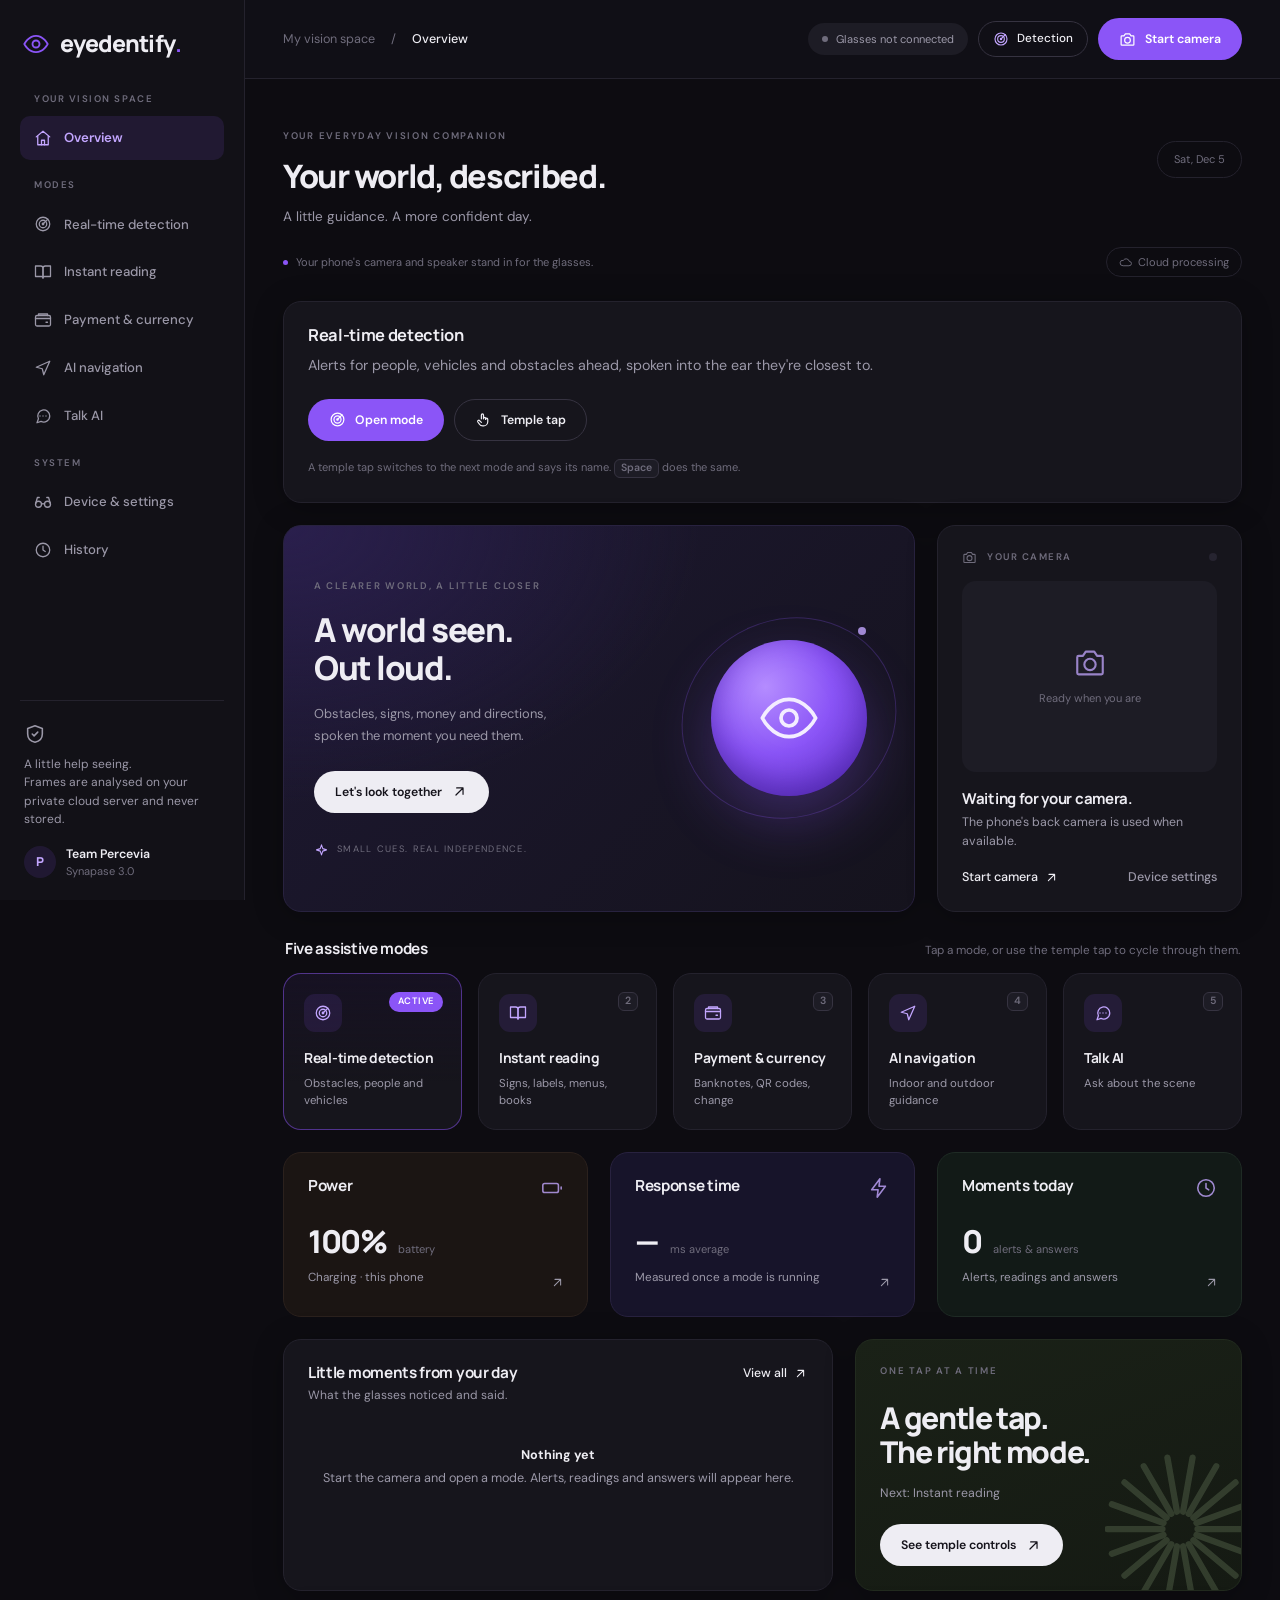
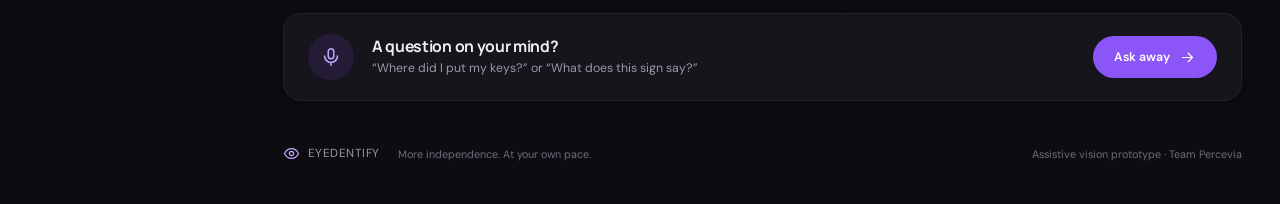
==== public/index.html @ c333af70 "EYEDENTIFY ONE dashboard with cloud YOLO11n detection Dark dashboard (Overview, Detection, Device, H" ====
<!doctype html>
<html lang="en">
<head>
  <meta charset="UTF-8">
  <meta name="viewport" content="width=device-width,initial-scale=1,viewport-fit=cover">
  <meta name="theme-color" content="#0b0b0c">
  <meta name="description" content="EYEDENTIFY ONE companion dashboard: real-time detection, reading, payments, navigation and Talk AI using your phone's camera in place of the smart glasses.">
  <title>EYEDENTIFY ONE · Dashboard</title>
  <link rel="preconnect" href="https://fonts.googleapis.com">
  <link rel="preconnect" href="https://fonts.gstatic.com" crossorigin>
  <link href="https://fonts.googleapis.com/css2?family=DM+Sans:opsz,wght@9..40,400;9..40,500;9..40,600;9..40,700&family=Manrope:wght@600;700;800&display=swap" rel="stylesheet">
  <link rel="stylesheet" href="styles.css">
</head>
<body>
  <a class="skip-link" href="#main">Skip to content</a>

  <!-- Icon sprite -->
  <svg width="0" height="0" style="position:absolute" aria-hidden="true">
    <defs>
      <symbol id="i-eye" viewBox="0 0 24 24"><path d="M2 12s3.5-7 10-7 10 7 10 7-3.5 7-10 7S2 12 2 12z"/><circle cx="12" cy="12" r="3"/></symbol>
      <symbol id="i-home" viewBox="0 0 24 24"><path d="M3 10.5 12 3l9 7.5"/><path d="M5 9.5V21h14V9.5"/><path d="M10 21v-6h4v6"/></symbol>
      <symbol id="i-radar" viewBox="0 0 24 24"><circle cx="12" cy="12" r="9"/><circle cx="12" cy="12" r="5"/><circle cx="12" cy="12" r="1"/><path d="M12 12 18.5 5.5"/></symbol>
      <symbol id="i-book" viewBox="0 0 24 24"><path d="M2 4h7a3 3 0 0 1 3 3v13a2 2 0 0 0-2-2H2z"/><path d="M22 4h-7a3 3 0 0 0-3 3v13a2 2 0 0 1 2-2h8z"/></symbol>
      <symbol id="i-wallet" viewBox="0 0 24 24"><rect x="2" y="6" width="20" height="14" rx="2"/><path d="M2 10h20"/><path d="M16 15h2"/><path d="M6 6V4h12v2"/></symbol>
      <symbol id="i-nav" viewBox="0 0 24 24"><path d="M3 11 21 3l-8 18-2-8z"/></symbol>
      <symbol id="i-talk" viewBox="0 0 24 24"><path d="M21 12a8 8 0 0 1-11.6 7.1L4 21l1.9-5.4A8 8 0 1 1 21 12z"/><path d="M8 12h.01M12 12h.01M16 12h.01"/></symbol>
      <symbol id="i-glasses" viewBox="0 0 24 24"><circle cx="6" cy="15" r="4"/><circle cx="18" cy="15" r="4"/><path d="M10 15c1.3-1 2.7-1 4 0"/><path d="M2 15 4.5 6H7"/><path d="M22 15 19.5 6H17"/></symbol>
      <symbol id="i-clock" viewBox="0 0 24 24"><circle cx="12" cy="12" r="9"/><path d="M12 7v5l3 2"/></symbol>
      <symbol id="i-menu" viewBox="0 0 24 24"><path d="M4 6h16M4 12h16M4 18h16"/></symbol>
      <symbol id="i-camera" viewBox="0 0 24 24"><path d="M4 7h3l2-3h6l2 3h3a1 1 0 0 1 1 1v11a1 1 0 0 1-1 1H4a1 1 0 0 1-1-1V8a1 1 0 0 1 1-1z"/><circle cx="12" cy="13" r="4"/></symbol>
      <symbol id="i-camera-off" viewBox="0 0 24 24"><path d="M3 3l18 18"/><path d="M9 4h6l2 3h3a1 1 0 0 1 1 1v9"/><path d="M17 20H4a1 1 0 0 1-1-1V8a1 1 0 0 1 1-1h3"/><path d="M9.5 10.5a4 4 0 0 0 5 5"/></symbol>
      <symbol id="i-mic" viewBox="0 0 24 24"><rect x="9" y="3" width="6" height="11" rx="3"/><path d="M5 11a7 7 0 0 0 14 0M12 18v3"/></symbol>
      <symbol id="i-volume" viewBox="0 0 24 24"><path d="M4 9h4l5-4v14l-5-4H4z"/><path d="M16 9a4 4 0 0 1 0 6M19 6a8 8 0 0 1 0 12"/></symbol>
      <symbol id="i-battery" viewBox="0 0 24 24"><rect x="2" y="7" width="17" height="10" rx="2"/><path d="M22 11v2"/></symbol>
      <symbol id="i-bolt" viewBox="0 0 24 24"><path d="M13 2 4 14h7l-1 8 9-12h-7z"/></symbol>
      <symbol id="i-download" viewBox="0 0 24 24"><path d="M12 3v12M7 10l5 5 5-5M4 21h16"/></symbol>
      <symbol id="i-trash" viewBox="0 0 24 24"><path d="M4 7h16M9 7V4h6v3M6 7l1 14h10l1-14"/></symbol>
      <symbol id="i-x" viewBox="0 0 24 24"><path d="M6 6l12 12M18 6 6 18"/></symbol>
      <symbol id="i-keyboard" viewBox="0 0 24 24"><rect x="2" y="6" width="20" height="12" rx="2"/><path d="M6 10h.01M10 10h.01M14 10h.01M18 10h.01M7 14h10"/></symbol>
      <symbol id="i-alert" viewBox="0 0 24 24"><path d="M12 3 2 20h20z"/><path d="M12 10v4M12 17h.01"/></symbol>
      <symbol id="i-chip" viewBox="0 0 24 24"><rect x="6" y="6" width="12" height="12" rx="2"/><path d="M9 2v4M15 2v4M9 18v4M15 18v4M2 9h4M2 15h4M18 9h4M18 15h4"/></symbol>
      <symbol id="i-cloud" viewBox="0 0 24 24"><path d="M7 18a5 5 0 1 1 1-9.9A6 6 0 0 1 19 10a4 4 0 0 1 0 8z"/></symbol>
      <symbol id="i-shield" viewBox="0 0 24 24"><path d="M12 3 4 6v6c0 5 3.5 8 8 9 4.5-1 8-4 8-9V6z"/><path d="m9 12 2 2 4-4"/></symbol>
      <symbol id="i-tap" viewBox="0 0 24 24"><path d="M9 11V5.5a1.5 1.5 0 0 1 3 0V11"/><path d="M12 10.5a1.5 1.5 0 0 1 3 0V12"/><path d="M15 11.5a1.5 1.5 0 0 1 3 0V15a6 6 0 0 1-6 6h-1a6 6 0 0 1-5-2.7L4 15.5a1.5 1.5 0 0 1 2.5-1.7L9 16"/></symbol>
      <symbol id="i-arrow" viewBox="0 0 24 24"><path d="M5 12h14M13 6l6 6-6 6"/></symbol>
      <symbol id="i-arrow-ne" viewBox="0 0 24 24"><path d="M7 17 17 7M8 7h9v9"/></symbol>
      <symbol id="i-chevron" viewBox="0 0 24 24"><path d="m9 6 6 6-6 6"/></symbol>
      <symbol id="i-arrow-up" viewBox="0 0 24 24"><path d="M12 19V5M6 11l6-6 6 6"/></symbol>
      <symbol id="i-pin" viewBox="0 0 24 24"><path d="M12 21s7-6 7-12a7 7 0 0 0-14 0c0 6 7 12 7 12z"/><circle cx="12" cy="9" r="2.5"/></symbol>
      <symbol id="i-vibrate" viewBox="0 0 24 24"><rect x="7" y="3" width="10" height="18" rx="2"/><path d="M3 8v8M21 8v8"/></symbol>
      <symbol id="i-check" viewBox="0 0 24 24"><path d="m5 12 5 5 9-10"/></symbol>
      <symbol id="i-stop" viewBox="0 0 24 24"><rect x="6" y="6" width="12" height="12" rx="1.5"/></symbol>
      <symbol id="i-repeat" viewBox="0 0 24 24"><path d="M4 12a8 8 0 0 1 14-5.3L20 9"/><path d="M20 4v5h-5"/><path d="M20 12a8 8 0 0 1-14 5.3L4 15"/><path d="M4 20v-5h5"/></symbol>
      <symbol id="i-thermo" viewBox="0 0 24 24"><path d="M14 14.8V5a2 2 0 0 0-4 0v9.8a4 4 0 1 0 4 0z"/></symbol>
      <symbol id="i-sparkle" viewBox="0 0 24 24"><path d="M12 3l2 6 6 2-6 2-2 6-2-6-6-2 6-2z"/></symbol>
    </defs>
  </svg>

  <div class="shell">
    <aside class="sidebar" id="sidebar" aria-label="Main navigation">
      <a class="brand" href="#overview" aria-label="EYEDENTIFY ONE overview">
        <svg class="icon brand-mark" aria-hidden="true"><use href="#i-eye"/></svg>
        <span class="brand-text">eyedentify<b>.</b></span>
      </a>

      <nav id="navigation">
        <div class="nav-caption">YOUR VISION SPACE</div>
        <a class="nav-item" href="#overview" data-view="overview"><svg class="icon"><use href="#i-home"/></svg>Overview</a>
        <div class="nav-caption">MODES</div>
        <a class="nav-item" href="#detection" data-view="detection"><svg class="icon"><use href="#i-radar"/></svg>Real-time detection<kbd>1</kbd></a>
        <a class="nav-item" href="#reading" data-view="reading"><svg class="icon"><use href="#i-book"/></svg>Instant reading<kbd>2</kbd></a>
        <a class="nav-item" href="#payment" data-view="payment"><svg class="icon"><use href="#i-wallet"/></svg>Payment &amp; currency<kbd>3</kbd></a>
        <a class="nav-item" href="#navigation-mode" data-view="navigation-mode"><svg class="icon"><use href="#i-nav"/></svg>AI navigation<kbd>4</kbd></a>
        <a class="nav-item" href="#talk" data-view="talk"><svg class="icon"><use href="#i-talk"/></svg>Talk AI<kbd>5</kbd></a>
        <div class="nav-caption">SYSTEM</div>
        <a class="nav-item" href="#device" data-view="device"><svg class="icon"><use href="#i-glasses"/></svg>Device &amp; settings</a>
        <a class="nav-item" href="#history" data-view="history"><svg class="icon"><use href="#i-clock"/></svg>History</a>
      </nav>

      <div class="sidebar-bottom">
        <div class="privacy-note">
          <svg class="icon"><use href="#i-shield"/></svg>
          <p>A little help seeing.<br>Frames are analysed on your private cloud server and never stored.</p>
        </div>
        <div class="team">
          <span class="team-avatar">P</span>
          <span>Team Percevia<small>Synapase 3.0</small></span>
        </div>
      </div>
    </aside>
    <div class="scrim" id="scrim" hidden></div>

    <main id="main" tabindex="-1">
      <header class="topbar">
        <button class="icon-btn menu-btn" id="menu-btn" aria-label="Open navigation" aria-controls="sidebar" aria-expanded="false"><svg class="icon"><use href="#i-menu"/></svg></button>
        <div class="breadcrumb"><span class="crumb-root">My vision space</span><span class="crumb-sep">/</span><strong id="breadcrumb">Overview</strong></div>
        <div class="top-actions">
          <span class="pill" id="glasses-pill" title="The glasses hardware is offline. This phone is standing in for it.">
            <i></i><span>Glasses not connected</span>
          </span>
          <button class="mode-chip" id="mode-chip" aria-label="Active mode. Tap to switch to the next mode.">
            <svg class="icon"><use href="#i-radar"/></svg><span id="mode-chip-label">Detection</span>
          </button>
          <button class="button primary" id="camera-btn" aria-pressed="false">
            <svg class="icon"><use href="#i-camera"/></svg><span id="camera-btn-label">Start camera</span>
          </button>
        </div>
      </header>

      <div class="content">
        <div id="notice" class="notice" role="alert" hidden></div>

        <!-- ============ OVERVIEW ============ -->
        <section class="view" id="view-overview" data-title="Overview" aria-labelledby="overview-title">
          <div class="page-heading">
            <div>
              <span class="eyebrow">YOUR EVERYDAY VISION COMPANION</span>
              <h1 id="overview-title">Your world, described.</h1>
              <p class="lede">A little guidance. A more confident day.</p>
            </div>
            <span class="date-chip" id="date-label"></span>
          </div>
          <div class="context-line">
            <span><i class="dot"></i>Your phone's camera and speaker stand in for the glasses.</span>
            <span class="soft-badge"><svg class="icon"><use href="#i-cloud"/></svg>Cloud processing</span>
          </div>

          <div class="overview-grid">
            <!-- Active mode -->
            <article class="card active-card">
              <h3 id="hero-mode">Real-time detection</h3>
              <p class="card-text" id="hero-mode-desc">Alerts for people, vehicles and obstacles ahead, spoken into the ear they're closest to.</p>
              <div class="button-row">
                <a class="button primary" id="hero-open" href="#detection"><svg class="icon"><use href="#i-radar"/></svg>Open mode</a>
                <button class="button outline" id="temple-tap"><svg class="icon"><use href="#i-tap"/></svg>Temple tap</button>
              </div>
              <p class="hint">A temple tap switches to the next mode and says its name. <span class="kbd-hint"><kbd>Space</kbd> does the same.</span></p>
            </article>

            <!-- Promo with orb -->
            <article class="card promo">
              <div class="promo-copy">
                <span class="eyebrow">A CLEARER WORLD, A LITTLE CLOSER</span>
                <h2>A world seen.<br>Out loud.</h2>
                <p>Obstacles, signs, money and directions,<br class="wide-only"> spoken the moment you need them.</p>
                <a class="button dark" href="#detection">Let's look together <svg class="icon"><use href="#i-arrow-ne"/></svg></a>
                <span class="promo-foot"><svg class="icon"><use href="#i-sparkle"/></svg>SMALL CUES. REAL INDEPENDENCE.</span>
              </div>
              <div class="orb-wrap" aria-hidden="true">
                <span class="orbit"></span><span class="orbit-dot"></span>
                <span class="orb"><svg class="icon"><use href="#i-eye"/></svg></span>
              </div>
            </article>

            <!-- Camera -->
            <article class="card camera-card">
              <div class="card-label"><svg class="icon"><use href="#i-camera"/></svg>YOUR CAMERA<i class="status-dot" id="cam-dot"></i></div>
              <div class="viewfinder" id="overview-viewfinder">
                <video id="overview-video" playsinline muted aria-label="Live camera preview"></video>
                <div class="viewfinder-empty" id="overview-empty">
                  <svg class="icon xl"><use href="#i-camera"/></svg>
                  <span>Ready when you are</span>
                </div>
                <span class="viewfinder-tag" id="overview-cam-tag" hidden><i></i>LIVE</span>
              </div>
              <h3 id="stat-camera">Waiting for your camera.</h3>
              <p class="card-text small" id="stat-camera-caption">The phone's back camera is used when available.</p>
              <div class="split-row">
                <button class="link-btn" data-action="camera-start" id="camera-card-btn">Start camera <svg class="icon"><use href="#i-arrow-ne"/></svg></button>
                <a class="link-btn muted" href="#device">Device settings</a>
              </div>
            </article>

            <!-- Five modes -->
            <section class="modes-row" aria-labelledby="modes-title">
              <div class="row-heading">
                <h3 id="modes-title">Five assistive modes</h3>
                <p>Tap a mode, or use the temple tap to cycle through them.</p>
              </div>
              <div class="mode-grid" id="mode-grid"></div>
            </section>

            <!-- Stats -->
            <article class="card stat tint-peach">
              <div class="stat-top"><h3>Power</h3><svg class="icon"><use href="#i-battery"/></svg></div>
              <div class="stat-value"><span id="stat-battery">—</span> <small>battery</small></div>
              <p class="stat-caption" id="stat-battery-caption">This phone's battery</p>
              <a class="stat-arrow" href="#device" aria-label="Open device settings"><svg class="icon"><use href="#i-arrow-ne"/></svg></a>
            </article>
            <article class="card stat tint-lavender">
              <div class="stat-top"><h3>Response time</h3><svg class="icon"><use href="#i-bolt"/></svg></div>
              <div class="stat-value"><span id="stat-latency">—</span> <small>ms average</small></div>
              <p class="stat-caption" id="stat-latency-caption">Measured once a mode is running</p>
              <a class="stat-arrow" href="#detection" aria-label="Open real-time detection"><svg class="icon"><use href="#i-arrow-ne"/></svg></a>
            </article>
            <article class="card stat tint-mint">
              <div class="stat-top"><h3>Moments today</h3><svg class="icon"><use href="#i-clock"/></svg></div>
              <div class="stat-value"><span id="stat-today">0</span> <small>alerts &amp; answers</small></div>
              <p class="stat-caption" id="stat-today-caption">Alerts, readings and answers</p>
              <a class="stat-arrow" href="#history" aria-label="Open history"><svg class="icon"><use href="#i-arrow-ne"/></svg></a>
            </article>

            <!-- Recent activity -->
            <article class="card feed-card">
              <div class="card-heading">
                <div><h3>Little moments from your day</h3><p>What the glasses noticed and said.</p></div>
                <a class="link" href="#history">View all <svg class="icon"><use href="#i-arrow-ne"/></svg></a>
              </div>
              <ol class="feed" id="overview-feed" aria-live="off"></ol>
            </article>

            <!-- Temple controls promo -->
            <article class="card guide tint-sage">
              <span class="eyebrow">ONE TAP AT A TIME</span>
              <h2>A gentle tap.<br>The right mode.</h2>
              <p class="card-text small">Next: <span id="next-mode-label">Instant reading</span></p>
              <a class="button dark" href="#device">See temple controls <svg class="icon"><use href="#i-arrow-ne"/></svg></a>
              <svg class="sunburst" viewBox="0 0 120 120" aria-hidden="true"><g id="burst"></g></svg>
            </article>

            <!-- Ask bar -->
            <article class="card ask-bar">
              <span class="ask-icon"><svg class="icon"><use href="#i-mic"/></svg></span>
              <div>
                <h3>A question on your mind?</h3>
                <p>“Where did I put my keys?” or “What does this sign say?”</p>
              </div>
              <a class="button primary" href="#talk">Ask away <svg class="icon"><use href="#i-arrow"/></svg></a>
            </article>
          </div>
        </section>

        <!-- ============ MODE PAGES (filled in later build steps) ============ -->
        <section class="view" id="view-detection" data-title="Real-time detection" hidden aria-labelledby="det-title">
          <div class="page-heading"><div><span class="eyebrow">MODE 1 · REAL-TIME DETECTION</span><h1 id="det-title">What's ahead of you.</h1><p class="lede">People, vehicles and obstacles, spoken into the ear they're closest to.</p></div></div>
          <div class="context-line">
            <span><i class="dot"></i>Pre-trained YOLO11n runs on the EYEDENTIFY cloud server. Frames are analysed, then discarded.</span>
            <span class="soft-badge" id="det-model"><svg class="icon"><use href="#i-chip"/></svg>Cloud detector not connected</span>
          </div>

          <div class="det-grid">
            <article class="card det-view">
              <div class="card-label"><svg class="icon"><use href="#i-radar"/></svg>LIVE VIEW<i class="status-dot" id="det-dot"></i></div>
              <div class="viewfinder det-finder">
                <video id="det-video" playsinline muted aria-hidden="true"></video>
                <canvas id="det-canvas" aria-hidden="true"></canvas>
                <div class="viewfinder-empty" id="det-empty">
                  <svg class="icon xl"><use href="#i-radar"/></svg>
                  <span id="det-empty-text">Start detecting to scan what's in front of you.</span>
                </div>
                <div class="det-banner" id="det-banner" role="alert" hidden></div>
              </div>
              <div class="det-controls">
                <button class="button primary" id="det-start"><svg class="icon"><use href="#i-radar"/></svg><span>Start detecting</span></button>
                <div class="det-stats" aria-live="off">
                  <span><small>Speed</small><strong id="det-speed">—</strong></span>
                  <span><small>In view</small><strong id="det-count">0</strong></span>
                  <span><small>Alerts</small><strong id="det-alerts">0</strong></span>
                </div>
              </div>
            </article>

            <article class="card det-side">
              <div class="card-heading"><div><h3>Ahead of you</h3><p>Closest first. Distances are estimates.</p></div></div>
              <ol class="ahead-list" id="det-list"><li class="empty">Nothing detected yet.</li></ol>
              <div class="det-settings">
                <label class="field">
                  <span>Warn me within <output id="det-range-out">3 m</output></span>
                  <input type="range" id="det-range" min="1" max="6" step="0.5" value="3">
                </label>
                <label class="switch"><input type="checkbox" id="det-beep"><span class="track"></span><span>Directional beeps (left / right ear)</span></label>
              </div>
            </article>

            <article class="card det-demos">
              <div class="card-heading">
                <div><h3>Hazard scenes</h3><p>YOLO's everyday classes don't include stairs, curbs or drop-offs, which the glasses' depth sensor would catch. These play the alert the glasses would give.</p></div>
                <span class="badge demo">Demo scenes</span>
              </div>
              <div class="demo-grid" id="det-demos"></div>
            </article>

            <article class="card det-log-card">
              <div class="card-heading">
                <div><h3>Recent alerts</h3><p>Spoken in this session and earlier.</p></div>
                <a class="link" href="#history">View all <svg class="icon"><use href="#i-arrow-ne"/></svg></a>
              </div>
              <ol class="feed" id="det-log"></ol>
            </article>
          </div>
        </section>
        <section class="view" id="view-reading" data-title="Instant reading" hidden>
          <div class="page-heading"><div><span class="eyebrow">MODE 2</span><h1>Instant <em>reading</em></h1><p class="lede">Point at a sign, label or page and hear it read aloud.</p></div></div>
          <article class="card upcoming" data-upcoming="reading"></article>
        </section>
        <section class="view" id="view-payment" data-title="Payment & currency" hidden>
          <div class="page-heading"><div><span class="eyebrow">MODE 3</span><h1>Payment &amp; <em>currency</em></h1><p class="lede">Check banknotes and QR codes before you pay.</p></div></div>
          <article class="card upcoming" data-upcoming="payment"></article>
        </section>
        <section class="view" id="view-navigation-mode" data-title="AI navigation" hidden>
          <div class="page-heading"><div><span class="eyebrow">MODE 4</span><h1>AI <em>navigation</em></h1><p class="lede">Spoken directions outdoors, and step-by-step guidance indoors.</p></div></div>
          <article class="card upcoming" data-upcoming="navigation-mode"></article>
        </section>
        <section class="view" id="view-talk" data-title="Talk AI" hidden>
          <div class="page-heading"><div><span class="eyebrow">MODE 5</span><h1>Talk <em>AI</em></h1><p class="lede">Ask about what's in front of you, and hear the answer.</p></div></div>
          <article class="card upcoming" data-upcoming="talk"></article>
        </section>

        <!-- ============ DEVICE ============ -->
        <section class="view" id="view-device" data-title="Device & settings" hidden aria-labelledby="device-title">
          <div class="page-heading"><div><span class="eyebrow">SYSTEM</span><h1 id="device-title">Device &amp; <em>settings</em></h1><p class="lede">How this phone is standing in for the glasses, and how they talk to you.</p></div></div>

          <div class="device-grid">
            <article class="card glasses-card">
              <div class="card-heading">
                <div><h3>EYEDENTIFY ONE</h3><p>Hardware offline · running on this phone</p></div>
                <span class="pill offline"><i></i>Glasses offline</span>
              </div>
              <div class="glasses-art" aria-hidden="true">
                <svg viewBox="0 0 320 120">
                  <path class="frame" d="M20 40 Q20 26 34 26 H286 Q300 26 300 40 V58 Q300 92 266 92 H200 Q182 92 174 72 L168 58 Q160 50 152 58 L146 72 Q138 92 120 92 H54 Q20 92 20 58 Z"/>
                  <circle class="lens" cx="78" cy="52" r="12"/><circle class="lens" cx="112" cy="52" r="12"/>
                  <circle class="lens-dot" id="art-cam-l" cx="78" cy="52" r="5"/><circle class="lens-dot" id="art-cam-r" cx="112" cy="52" r="5"/>
                  <path class="trace" d="M40 70 H70 L80 78 H130"/><path class="trace" d="M40 78 H64 L74 86 H120"/>
                  <rect class="pod" x="196" y="34" width="90" height="46" rx="10"/>
                  <circle class="led" id="art-led" cx="276" cy="44" r="3"/>
                </svg>
              </div>
              <div class="status-list" id="status-list"></div>
            </article>

            <article class="card">
              <div class="card-heading"><div><h3>Power &amp; sensors</h3><p>Read from this phone while the glasses are offline.</p></div></div>
              <div class="metric-pair">
                <div class="metric">
                  <svg class="icon"><use href="#i-battery"/></svg>
                  <div><span class="metric-label">Battery</span><strong id="dev-battery">—</strong><small id="dev-battery-note">Checking…</small></div>
                </div>
                <div class="metric">
                  <svg class="icon"><use href="#i-thermo"/></svg>
                  <div><span class="metric-label">Frame temperature</span><strong id="dev-temp">—</strong><small id="dev-temp-note">Needs the glasses' sensor. Phones don't share their temperature with web pages.</small></div>
                </div>
              </div>
              <div class="battery-bar" aria-hidden="true"><span id="dev-battery-bar"></span></div>
            </article>

            <article class="card settings-card">
              <div class="card-heading"><div><h3>Voice &amp; feedback</h3><p>How the glasses speak and signal you.</p></div></div>
              <form id="settings-form" class="settings" onsubmit="return false">
                <label class="field">
                  <span>Voice</span>
                  <select id="set-voice"><option value="">System default</option></select>
                </label>
                <label class="field">
                  <span>Speaking speed <output id="set-rate-out">1.0×</output></span>
                  <input type="range" id="set-rate" min="0.6" max="2" step="0.1" value="1">
                </label>
                <label class="switch"><input type="checkbox" id="set-speak"><span class="track"></span><span>Speak alerts and answers</span></label>
                <label class="switch"><input type="checkbox" id="set-vibrate"><span class="track"></span><span>Vibrate on alerts (haptic cue)</span></label>
                <label class="switch"><input type="checkbox" id="set-large"><span class="track"></span><span>Large text</span></label>
                <label class="switch"><input type="checkbox" id="set-contrast"><span class="track"></span><span>High contrast</span></label>
                <div class="button-row">
                  <button type="button" class="button ghost" id="test-voice"><svg class="icon"><use href="#i-volume"/></svg>Test voice</button>
                  <button type="button" class="button ghost" id="test-vibrate"><svg class="icon"><use href="#i-vibrate"/></svg>Test vibration</button>
                </div>
              </form>
            </article>

            <article class="card">
              <div class="card-heading"><div><h3>Temple controls</h3><p>Keyboard shortcuts stand in for the glasses' touch strip.</p></div><svg class="icon muted-icon"><use href="#i-keyboard"/></svg></div>
              <dl class="shortcuts">
                <div><dt><kbd>Space</kbd></dt><dd>Temple tap: next mode</dd></div>
                <div><dt><kbd>1</kbd>–<kbd>5</kbd></dt><dd>Jump to a mode</dd></div>
                <div><dt><kbd>R</kbd></dt><dd>Repeat the last thing said</dd></div>
                <div><dt><kbd>Esc</kbd></dt><dd>Stop speaking</dd></div>
                <div><dt><kbd>C</kbd></dt><dd>Camera on / off</dd></div>
              </dl>
              <div class="button-row">
                <button class="button ghost" id="repeat-btn"><svg class="icon"><use href="#i-repeat"/></svg>Repeat last</button>
                <button class="button ghost" id="stop-speech-btn"><svg class="icon"><use href="#i-stop"/></svg>Stop speaking</button>
              </div>
            </article>
          </div>
        </section>

        <!-- ============ HISTORY ============ -->
        <section class="view" id="view-history" data-title="History" hidden aria-labelledby="history-title">
          <div class="page-heading"><div><span class="eyebrow">SYSTEM</span><h1 id="history-title">Your <em>history</em></h1><p class="lede">Everything the glasses noticed, read and answered. Stored only in this browser.</p></div></div>

          <div class="history-stats" id="history-stats"></div>

          <article class="card">
            <div class="history-toolbar">
              <div class="filter-row" role="group" aria-label="Filter by mode" id="history-filters"></div>
              <div class="button-row">
                <button class="button ghost" id="export-csv"><svg class="icon"><use href="#i-download"/></svg>Export CSV</button>
                <button class="button danger-ghost" id="clear-history"><svg class="icon"><use href="#i-trash"/></svg>Clear</button>
              </div>
            </div>
            <ol class="feed history-list" id="history-list"></ol>
          </article>
        </section>

        <footer class="footer">
          <span class="footer-brand"><svg class="icon"><use href="#i-eye"/></svg>EYEDENTIFY</span>
          <span>More independence. At your own pace.</span>
          <span class="footer-right">Assistive vision prototype · Team Percevia</span>
        </footer>
      </div>
    </main>
  </div>

  <div id="toast" class="toast" role="status" hidden></div>
  <div id="announcer" class="sr-only" aria-live="polite"></div>

  <dialog id="confirm-dialog" aria-labelledby="confirm-title">
    <form method="dialog" class="dialog-body">
      <h2 id="confirm-title">Clear history?</h2>
      <p id="confirm-text">This removes every saved event from this browser. It can't be undone.</p>
      <div class="button-row end">
        <button class="button ghost" value="cancel">Cancel</button>
        <button class="button danger" value="ok">Clear history</button>
      </div>
    </form>
  </dialog>

  <script type="module" src="js/app.js"></script>
</body>
</html>
---- public/styles.css ----
/* EYEDENTIFY ONE dashboard — dark theme in the style of the Sahayak dashboard */
:root {
  --bg: #0d0c11;
  --side: #121117;
  --surface: #16151c;
  --surface-2: #1d1c25;
  --surface-3: #262430;
  --line: #24222d;
  --line-strong: #363341;
  --text: #eeedf3;
  --muted: #9b98a8;
  --faint: #6f6c7c;
  --purple: #8b55f7;
  --purple-hover: #9d6dff;
  --purple-soft: #8b55f71f;
  --purple-text: #c3a6ff;
  --green: #4ade80;
  --amber: #fbbf24;
  --red: #f87171;
  --red-soft: #f8717120;
  --tint-peach: #1b1513;
  --tint-peach-line: #2b211d;
  --tint-lavender: #17142a;
  --tint-lavender-line: #28223f;
  --tint-mint: #121a17;
  --tint-mint-line: #1f2b25;
  --tint-sage: #151a13;
  --radius: 18px;
  --radius-sm: 10px;
  --shadow: 0 4px 30px #00000040;
  --head: 'Manrope', 'Segoe UI', Arial, sans-serif;
  --body: 'DM Sans', 'Segoe UI', Arial, sans-serif;
  --sidebar-w: 245px;
  --fs: 15px;
  color-scheme: dark;
}
:root[data-large-text="true"] { --fs: 18px; }
:root[data-contrast="high"] {
  --bg: #000; --side: #000; --surface: #000; --surface-2: #0c0c0c; --surface-3: #1a1a1a;
  --line: #8a8a8a; --line-strong: #fff; --text: #fff; --muted: #e6e6e6; --faint: #cfcfcf;
  --purple: #a77bff; --purple-text: #e0d0ff;
  --tint-peach: #000; --tint-lavender: #000; --tint-mint: #000; --tint-sage: #000;
  --tint-peach-line: #8a8a8a; --tint-lavender-line: #8a8a8a; --tint-mint-line: #8a8a8a;
}

* { box-sizing: border-box; }
html { font-size: var(--fs); }
body {
  margin: 0; background: var(--bg); color: var(--text);
  font-family: var(--body); line-height: 1.5;
  -webkit-font-smoothing: antialiased; -webkit-tap-highlight-color: transparent;
}
h1, h2, h3 { margin: 0; font-family: var(--head); line-height: 1.15; }
p { margin: 0; }
a { color: inherit; }
button, input, select { font: inherit; color: inherit; }
[hidden] { display: none !important; }
.sr-only { position: absolute; width: 1px; height: 1px; overflow: hidden; clip: rect(0 0 0 0); white-space: nowrap; }
.skip-link { position: absolute; left: 12px; top: -60px; z-index: 100; background: var(--purple); color: #fff; padding: 10px 16px; border-radius: 999px; font-weight: 600; }
.skip-link:focus { top: 12px; }
:focus-visible { outline: 2px solid var(--purple-text); outline-offset: 2px; }

.icon { width: 18px; height: 18px; flex: none; fill: none; stroke: currentColor; stroke-width: 1.7; stroke-linecap: round; stroke-linejoin: round; }
.icon.xl { width: 34px; height: 34px; stroke-width: 1.5; }
kbd {
  display: inline-block; min-width: 20px; padding: 0 6px; border-radius: 6px;
  border: 1px solid var(--line-strong); background: var(--surface-2);
  font: 600 .7rem/1.6 var(--body); text-align: center; color: var(--faint);
}

/* ---------- Shell ---------- */
.shell { display: grid; grid-template-columns: var(--sidebar-w) 1fr; min-height: 100vh; }
.sidebar {
  position: sticky; top: 0; height: 100vh; overflow-y: auto;
  display: flex; flex-direction: column;
  padding: 30px 20px 20px; background: var(--side); border-right: 1px solid var(--line);
}
.brand { display: flex; align-items: center; gap: 10px; text-decoration: none; padding: 0 2px 34px; }
.brand-mark { width: 28px; height: 28px; color: var(--purple); stroke-width: 1.6; }
.brand-text { font-family: var(--head); font-weight: 800; font-size: 1.55rem; letter-spacing: -.04em; line-height: 1; }
.brand-text b { color: var(--purple); }
.nav-caption { margin: 18px 14px 10px; font-size: .64rem; font-weight: 600; letter-spacing: .16em; color: var(--faint); }
.nav-caption:first-child { margin-top: 0; }
.nav-item {
  display: flex; align-items: center; gap: 12px; padding: 12px 14px; margin-bottom: 4px; border-radius: var(--radius-sm);
  text-decoration: none; color: var(--muted); font-size: .88rem; font-weight: 500;
  transition: background .15s, color .15s;
}
.nav-item kbd { display: none; }
.nav-item:hover { color: var(--text); background: var(--surface); }
.nav-item[aria-current="page"] { background: var(--purple-soft); color: var(--purple-text); font-weight: 600; }
.nav-item[aria-current="page"] kbd { color: var(--purple-text); border-color: #8b55f755; background: transparent; }
.sidebar-bottom { margin-top: auto; display: grid; gap: 16px; padding-top: 22px; border-top: 1px solid var(--line); }
.privacy-note { display: grid; gap: 10px; padding: 0 4px; }
.privacy-note .icon { width: 22px; height: 22px; color: var(--muted); }
.privacy-note p { color: var(--muted); font-size: .8rem; line-height: 1.55; }
.team { display: flex; align-items: center; gap: 10px; padding: 0 4px; font-weight: 600; font-size: .82rem; }
.team small { display: block; color: var(--faint); font-weight: 400; font-size: .74rem; }
.team-avatar { display: grid; place-items: center; width: 32px; height: 32px; border-radius: 50%; background: var(--purple-soft); color: var(--purple-text); font-family: var(--head); font-weight: 800; }
.scrim { position: fixed; inset: 0; background: #000a; z-index: 40; }

main { min-width: 0; outline: none; }
.topbar {
  position: sticky; top: 0; z-index: 30;
  display: flex; align-items: center; gap: 12px; min-height: 79px; padding: 14px 38px;
  background: color-mix(in srgb, var(--side) 88%, transparent); backdrop-filter: blur(14px);
  border-bottom: 1px solid var(--line);
}
.breadcrumb { display: flex; gap: 16px; align-items: center; min-width: 0; font-size: .84rem; color: var(--faint); }
.breadcrumb strong { color: var(--text); font-weight: 500; white-space: nowrap; overflow: hidden; text-overflow: ellipsis; }
.top-actions { margin-left: auto; display: flex; align-items: center; gap: 10px; }
.topbar .menu-btn { display: none; }
.content { padding: 44px 38px 30px; max-width: 1320px; margin: 0 auto; }

/* ---------- Primitives ---------- */
.card { position: relative; background: var(--surface); border: 1px solid var(--line); border-radius: var(--radius); padding: 24px; min-width: 0; box-shadow: var(--shadow); }
.card-heading { display: flex; align-items: flex-start; justify-content: space-between; gap: 12px; margin-bottom: 16px; }
.card h3, .card-heading h3 { font-size: 1.02rem; font-weight: 700; letter-spacing: -.02em; }
.card-heading p { color: var(--muted); font-size: .8rem; margin-top: 4px; }
.card-text { color: var(--muted); font-size: .95rem; margin-top: 10px; }
.card-text.small { font-size: .82rem; margin-top: 6px; }
.eyebrow { display: inline-block; font-size: .64rem; font-weight: 600; letter-spacing: .18em; color: var(--faint); }
.tag { font-size: .62rem; font-weight: 600; letter-spacing: .14em; color: var(--faint); }
.badge { display: inline-flex; align-items: center; gap: 4px; padding: 2px 8px; border-radius: 999px; font-size: .68rem; font-weight: 600; white-space: nowrap; }
.badge.live { background: #4ade8018; color: var(--green); }
.badge.demo { background: #fbbf2418; color: var(--amber); }
.badge.ai { background: var(--purple-soft); color: var(--purple-text); }
.badge.system { background: var(--surface-3); color: var(--muted); }
.link { display: inline-flex; align-items: center; gap: 6px; color: var(--text); text-decoration: none; font-weight: 500; font-size: .82rem; white-space: nowrap; }
.link:hover { color: var(--purple-text); }
.link .icon { width: 15px; height: 15px; }
.link-btn { display: inline-flex; align-items: center; gap: 6px; padding: 0; border: 0; background: none; color: var(--text); font-size: .84rem; font-weight: 500; text-decoration: none; cursor: pointer; }
.link-btn .icon { width: 15px; height: 15px; }
.link-btn:hover { color: var(--purple-text); }
.link-btn.muted { color: var(--muted); }
.hint { color: var(--faint); font-size: .74rem; margin-top: 18px; }
.muted-icon { color: var(--faint); }

.button {
  display: inline-flex; align-items: center; justify-content: center; gap: 9px;
  min-height: 42px; padding: 10px 20px; border-radius: 999px; border: 1px solid transparent;
  font-weight: 600; font-size: .82rem; text-decoration: none; cursor: pointer; white-space: nowrap;
  transition: background .15s, border-color .15s, transform .1s;
}
.button:active { transform: scale(.98); }
.button .icon { width: 17px; height: 17px; }
.button.primary { background: var(--purple); color: #fff; }
.button.primary:hover { background: var(--purple-hover); }
.button.outline, .button.ghost { background: transparent; border-color: var(--line-strong); color: var(--text); }
.button.outline:hover, .button.ghost:hover { border-color: var(--purple); }
.button.dark { background: var(--text); color: #15131b; }
.button.dark:hover { background: #fff; }
.button.danger { background: var(--red); color: #160a0a; }
.button.danger-ghost { background: transparent; border-color: #f8717155; color: var(--red); }
.button.danger-ghost:hover { background: var(--red-soft); }
.button.small { min-height: 34px; padding: 6px 14px; }
.button[aria-pressed="true"] { background: var(--surface-2); border-color: var(--green); color: var(--text); }
.button:disabled { opacity: .45; cursor: not-allowed; }
.button-row { display: flex; flex-wrap: wrap; gap: 10px; margin-top: 22px; }
.button-row.end { justify-content: flex-end; }
.icon-btn { display: grid; place-items: center; width: 42px; height: 42px; border-radius: 12px; border: 1px solid var(--line-strong); background: var(--surface); cursor: pointer; }

.pill { display: inline-flex; align-items: center; gap: 8px; padding: 8px 14px; border-radius: 999px; background: var(--surface-2); font-size: .74rem; color: var(--muted); white-space: nowrap; }
.pill i { width: 6px; height: 6px; border-radius: 50%; background: var(--faint); }
.pill.live i { background: var(--green); box-shadow: 0 0 0 3px #4ade8026; }
.pill.offline i { background: var(--red); }
.mode-chip { display: inline-flex; align-items: center; gap: 8px; min-height: 36px; padding: 6px 14px; border-radius: 999px; border: 1px solid var(--line-strong); background: transparent; color: var(--text); font-weight: 500; font-size: .78rem; cursor: pointer; white-space: nowrap; }
.mode-chip .icon { width: 16px; height: 16px; color: var(--purple-text); }
.mode-chip:hover { border-color: var(--purple); }

.notice { margin-bottom: 20px; padding: 14px 18px; border-radius: 14px; background: var(--red-soft); border: 1px solid #f8717144; font-size: .9rem; }
.notice strong { color: var(--red); }

/* ---------- Page heading ---------- */
.page-heading { display: flex; justify-content: space-between; align-items: flex-start; gap: 16px; margin-bottom: 20px; }
.page-heading h1 { font-size: clamp(1.75rem, 3vw, 2.15rem); font-weight: 800; letter-spacing: -.04em; margin-top: 12px; }
.page-heading h1 em { font-style: normal; }
.lede { color: var(--muted); margin-top: 12px; font-size: .9rem; max-width: 62ch; }
.date-chip { padding: 9px 16px; border-radius: 999px; border: 1px solid var(--line); color: var(--faint); font-size: .74rem; white-space: nowrap; margin-top: 18px; }
.context-line { display: flex; justify-content: space-between; align-items: center; gap: 12px; margin: 8px 0 24px; font-size: .74rem; color: var(--faint); }
.context-line > span:first-child { display: flex; align-items: center; gap: 8px; }
.dot { width: 5px; height: 5px; border-radius: 50%; background: var(--purple); }
.soft-badge { display: inline-flex; align-items: center; gap: 6px; padding: 6px 12px; border: 1px solid var(--line); border-radius: 999px; white-space: nowrap; }
.soft-badge .icon { width: 13px; height: 13px; }

/* ---------- Overview ---------- */
.overview-grid { display: grid; grid-template-columns: repeat(12, minmax(0, 1fr)); gap: 22px; }
.active-card { grid-column: 1 / -1; }
.active-card h3 { font-size: 1.1rem; }

.promo {
  grid-column: span 8; display: grid; grid-template-columns: minmax(0, 1fr) auto; align-items: center; gap: 20px;
  padding: 34px 30px; border-color: var(--tint-lavender-line);
  background: radial-gradient(110% 120% at 0% 0%, #2a1f4d 0%, transparent 60%), linear-gradient(135deg, #1d1832, #15131d);
}
.promo-copy { display: grid; justify-items: start; }
.promo h2 { font-size: clamp(1.8rem, 3vw, 2.2rem); font-weight: 800; letter-spacing: -.045em; margin-top: 18px; }
.promo p { color: var(--muted); font-size: .86rem; margin-top: 16px; line-height: 1.7; }
.promo .button { margin-top: 24px; }
.promo-foot { display: inline-flex; align-items: center; gap: 8px; margin-top: 30px; font-size: .62rem; letter-spacing: .14em; color: var(--faint); }
.promo-foot .icon { width: 15px; height: 15px; color: var(--purple-text); }
.orb-wrap { position: relative; width: 190px; height: 190px; display: grid; place-items: center; }
.orbit { position: absolute; inset: -4px -14px; border: 1px solid #8b55f740; border-radius: 50%; transform: rotate(-24deg); }
.orbit-dot { position: absolute; top: 4px; right: 18px; width: 8px; height: 8px; border-radius: 50%; background: var(--purple-text); opacity: .8; }
.orb {
  width: 156px; height: 156px; border-radius: 50%; display: grid; place-items: center;
  background: radial-gradient(circle at 35% 30%, #b48cff 0%, #8b55f7 45%, #5b2bc4 100%);
  box-shadow: 0 24px 60px #8b55f74d, inset 0 -10px 30px #3a1a8a80;
}
.orb .icon { width: 64px; height: 64px; color: #f3edff; stroke-width: 1.4; }

.camera-card { grid-column: span 4; display: flex; flex-direction: column; }
.card-label { display: flex; align-items: center; gap: 10px; font-size: .64rem; font-weight: 600; letter-spacing: .16em; color: var(--faint); }
.card-label .icon { width: 15px; height: 15px; }
.status-dot { margin-left: auto; width: 8px; height: 8px; border-radius: 50%; background: var(--surface-3); }
.status-dot.on { background: var(--green); box-shadow: 0 0 0 3px #4ade8026; }
.viewfinder { position: relative; aspect-ratio: 4 / 3; margin: 16px 0 18px; border-radius: 14px; overflow: hidden; background: var(--surface-2); }
.viewfinder video { position: absolute; inset: 0; width: 100%; height: 100%; object-fit: cover; }
.viewfinder-empty { position: absolute; inset: 0; display: grid; place-content: center; justify-items: center; gap: 10px; color: var(--faint); font-size: .74rem; }
.viewfinder-empty .icon { color: var(--purple-text); opacity: .75; }
.viewfinder-tag { position: absolute; top: 10px; left: 10px; display: inline-flex; align-items: center; gap: 6px; padding: 3px 10px; border-radius: 999px; background: #000b; font-size: .64rem; font-weight: 600; letter-spacing: .14em; }
.viewfinder-tag i { width: 6px; height: 6px; border-radius: 50%; background: var(--red); animation: pulse 1.4s infinite; }
@keyframes pulse { 50% { opacity: .3; } }
.camera-card h3 { font-size: 1rem; }
.split-row { display: flex; justify-content: space-between; align-items: center; gap: 12px; margin-top: auto; padding-top: 18px; }

.modes-row { grid-column: 1 / -1; }
.row-heading { display: flex; align-items: baseline; justify-content: space-between; gap: 12px; margin: 6px 2px 14px; }
.row-heading h3 { font-size: 1.02rem; letter-spacing: -.02em; }
.row-heading p { color: var(--faint); font-size: .78rem; }
.mode-grid { display: grid; grid-template-columns: repeat(5, minmax(0, 1fr)); gap: 16px; }
.mode-tile {
  position: relative; display: grid; gap: 6px; align-content: start; padding: 20px; min-height: 150px;
  background: var(--surface); border: 1px solid var(--line); border-radius: var(--radius); text-decoration: none;
  transition: border-color .15s, transform .15s;
}
.mode-tile:hover { border-color: var(--line-strong); transform: translateY(-2px); }
.mode-tile .mode-icon { display: grid; place-items: center; width: 38px; height: 38px; border-radius: 11px; background: var(--purple-soft); color: var(--purple-text); margin-bottom: 10px; }
.mode-tile strong { font-family: var(--head); font-size: .92rem; font-weight: 700; letter-spacing: -.02em; }
.mode-tile .desc { color: var(--muted); font-size: .76rem; }
.mode-tile .num { position: absolute; top: 18px; right: 18px; }
.mode-tile .active-badge { position: absolute; top: 18px; right: 18px; padding: 3px 9px; border-radius: 999px; background: var(--purple); color: #fff; font-size: .62rem; font-weight: 600; letter-spacing: .06em; }
.mode-tile[aria-current="true"] { border-color: #8b55f780; background: linear-gradient(180deg, #8b55f714, var(--surface) 70%); }

.stat { grid-column: span 4; display: grid; gap: 4px; min-height: 165px; box-shadow: none; }
.tint-peach { background: var(--tint-peach); border-color: var(--tint-peach-line); }
.tint-lavender { background: var(--tint-lavender); border-color: var(--tint-lavender-line); }
.tint-mint { background: var(--tint-mint); border-color: var(--tint-mint-line); }
.stat-top { display: flex; justify-content: space-between; align-items: flex-start; }
.stat-top .icon { width: 22px; height: 22px; color: var(--purple-text); opacity: .8; }
.stat-value { margin-top: 14px; font-family: var(--head); font-size: 2.1rem; font-weight: 800; letter-spacing: -.04em; line-height: 1.1; }
.stat-value small { font-family: var(--body); font-size: .74rem; font-weight: 400; letter-spacing: 0; color: var(--faint); margin-left: 6px; }
.stat-caption { color: var(--muted); font-size: .78rem; padding-right: 30px; }
.stat-arrow { position: absolute; right: 22px; bottom: 20px; color: var(--muted); }
.stat-arrow .icon { width: 15px; height: 15px; }
.stat-arrow:hover { color: var(--purple-text); }

.feed-card { grid-column: span 7; }
.guide {
  grid-column: span 5; overflow: hidden; display: grid; align-content: start; justify-items: start;
  background: linear-gradient(160deg, #1a2117, var(--tint-sage)); border-color: #222b1f;
}
.guide h2 { font-size: clamp(1.6rem, 2.6vw, 2rem); font-weight: 800; letter-spacing: -.045em; margin-top: 22px; }
.guide .card-text { margin-top: 14px; }
.guide .button { margin-top: 22px; position: relative; z-index: 1; }
.sunburst { position: absolute; right: -14px; bottom: -14px; width: 150px; height: 150px; color: #9bb88a; opacity: .22; }
.sunburst line { stroke: currentColor; stroke-width: 5; stroke-linecap: round; }

.ask-bar { grid-column: 1 / -1; display: flex; align-items: center; gap: 18px; padding: 20px 24px; }
.ask-icon { display: grid; place-items: center; flex: none; width: 46px; height: 46px; border-radius: 50%; background: var(--purple-soft); color: var(--purple-text); }
.ask-icon .icon { width: 22px; height: 22px; }
.ask-bar h3 { font-size: 1.05rem; }
.ask-bar p { color: var(--muted); font-size: .82rem; margin-top: 4px; }
.ask-bar .button { margin-left: auto; }

.feed { list-style: none; margin: 0; padding: 0; }
.feed li { display: grid; grid-template-columns: auto 1fr auto auto; gap: 14px; align-items: center; padding: 14px 0; border-bottom: 1px solid var(--line); }
.feed li:last-child { border-bottom: 0; }
.feed .feed-icon { display: grid; place-items: center; width: 34px; height: 34px; border-radius: 10px; background: var(--purple-soft); color: var(--purple-text); }
.feed .feed-icon.alert { background: var(--red-soft); color: var(--red); }
.feed .feed-icon .icon { width: 17px; height: 17px; }
.feed .feed-text { min-width: 0; font-size: .86rem; font-weight: 500; overflow-wrap: anywhere; }
.feed .feed-meta { display: flex; flex-wrap: wrap; gap: 6px; align-items: center; margin-top: 3px; color: var(--faint); font-size: .72rem; font-weight: 400; }
.feed time { color: var(--faint); font-size: .72rem; white-space: nowrap; }
.feed .chev { width: 15px; height: 15px; color: var(--faint); }
.feed .empty { display: block; padding: 26px 8px; text-align: center; color: var(--muted); font-size: .84rem; }
.feed .empty strong { display: block; color: var(--text); margin-bottom: 4px; }

/* ---------- Detection ---------- */
.det-grid { display: grid; grid-template-columns: repeat(12, minmax(0, 1fr)); gap: 22px; }
.det-view { grid-column: span 8; }
.det-side { grid-column: span 4; display: flex; flex-direction: column; }
.det-demos { grid-column: span 7; }
.det-log-card { grid-column: span 5; }
.det-finder { aspect-ratio: 4 / 3; margin-bottom: 16px; }
.det-finder video.mirrored { transform: scaleX(-1); }
.det-finder canvas { position: absolute; inset: 0; width: 100%; height: 100%; pointer-events: none; }
.det-banner {
  position: absolute; left: 12px; right: 12px; bottom: 12px; display: flex; align-items: center; gap: 10px;
  padding: 12px 16px; border-radius: 14px; background: #0d0c11e6; border: 1px solid var(--line-strong);
  font-family: var(--head); font-weight: 700; font-size: 1rem; letter-spacing: -.01em;
  animation: rise .2s ease-out;
}
.det-banner .icon { width: 20px; height: 20px; color: var(--amber); }
.det-banner.high { border-color: var(--red); }
.det-banner.high .icon { color: var(--red); }
.det-banner small { margin-left: auto; font-family: var(--body); font-weight: 600; font-size: .66rem; letter-spacing: .1em; color: var(--faint); }
@keyframes rise { from { transform: translateY(8px); opacity: 0; } }
.det-controls { display: flex; flex-wrap: wrap; align-items: center; justify-content: space-between; gap: 14px; }
.det-stats { display: flex; gap: 26px; }
.det-stats span { display: grid; }
.det-stats small { font-size: .64rem; letter-spacing: .14em; text-transform: uppercase; color: var(--faint); }
.det-stats strong { font-family: var(--head); font-size: 1.15rem; font-weight: 800; letter-spacing: -.02em; }
#det-start[aria-pressed="true"] { background: transparent; border-color: var(--line-strong); color: var(--text); }

.ahead-list { list-style: none; margin: 0 0 18px; padding: 0; display: grid; gap: 8px; }
.ahead-list li { display: grid; grid-template-columns: auto 1fr auto; align-items: center; gap: 12px; padding: 10px 12px; border-radius: 12px; background: var(--surface-2); }
.ahead-list li.empty { display: block; background: none; padding: 18px 4px; color: var(--faint); font-size: .84rem; text-align: center; }
.ahead-list .dir { display: grid; place-items: center; width: 32px; height: 32px; border-radius: 50%; background: var(--purple-soft); color: var(--purple-text); }
.ahead-list .dir .icon { width: 16px; height: 16px; }
.ahead-list strong { display: block; font-size: .88rem; font-weight: 600; }
.ahead-list small { color: var(--faint); font-size: .74rem; }
.ahead-list .dist { font-family: var(--head); font-weight: 800; font-size: .95rem; white-space: nowrap; }
.ahead-list li.band-very-close .dist, .ahead-list li.band-close .dist { color: var(--red); }
.ahead-list li.band-near .dist { color: var(--amber); }
.det-settings { display: grid; gap: 16px; margin-top: auto; padding-top: 16px; border-top: 1px solid var(--line); }

.demo-grid { display: grid; grid-template-columns: repeat(3, minmax(0, 1fr)); gap: 12px; }
.demo-btn {
  display: grid; gap: 6px; align-content: start; text-align: left; padding: 16px; min-height: 112px;
  border-radius: 14px; border: 1px solid var(--line); background: var(--surface-2); cursor: pointer;
  transition: border-color .15s, transform .1s;
}
.demo-btn:hover { border-color: var(--line-strong); }
.demo-btn:active { transform: scale(.98); }
.demo-btn .icon { width: 20px; height: 20px; color: var(--amber); }
.demo-btn.high .icon { color: var(--red); }
.demo-btn strong { font-family: var(--head); font-size: .88rem; font-weight: 700; }
.demo-btn span { color: var(--muted); font-size: .74rem; }

/* ---------- Upcoming mode placeholder ---------- */
.upcoming { display: grid; gap: 14px; max-width: 760px; }
.upcoming h2 { font-size: 1.3rem; letter-spacing: -.03em; }
.upcoming ul { margin: 0; padding-left: 20px; color: var(--muted); display: grid; gap: 6px; font-size: .9rem; }
.upcoming .tag { color: var(--purple-text); }

/* ---------- Device ---------- */
.device-grid { display: grid; grid-template-columns: repeat(2, minmax(0, 1fr)); gap: 22px; }
.glasses-card { grid-row: span 2; }
.glasses-card .pill { padding: 6px 12px; }
.glasses-art { margin: 4px 0 18px; padding: 22px; border-radius: 14px; background: radial-gradient(80% 100% at 50% 0%, #8b55f714, transparent), var(--surface-2); }
.glasses-art svg { display: block; width: 100%; max-width: 400px; margin: 0 auto; }
.glasses-art .frame { fill: #201e29; stroke: #3c3949; stroke-width: 2; }
.glasses-art .pod { fill: #272431; stroke: #3c3949; stroke-width: 2; }
.glasses-art .lens { fill: #0d0c11; stroke: #4b4759; stroke-width: 2; }
.glasses-art .lens-dot { fill: #2c2936; transition: fill .3s; }
.glasses-art .lens-dot.on { fill: var(--purple-text); }
.glasses-art .trace { fill: none; stroke: #4b4759; stroke-width: 2; }
.glasses-art .led { fill: var(--red); }
.glasses-art .led.on { fill: var(--green); }
.status-list { display: grid; }
.status-row { display: flex; justify-content: space-between; align-items: center; gap: 12px; padding: 12px 0; border-bottom: 1px solid var(--line); font-size: .86rem; }
.status-row:last-child { border-bottom: 0; }
.status-row span:first-child { display: flex; align-items: center; gap: 10px; color: var(--muted); }
.status-row .icon { width: 16px; height: 16px; }
.status-row strong { text-align: right; font-weight: 600; font-size: .8rem; }
.status-row .ok { color: var(--green); }
.status-row .warn { color: var(--amber); }
.status-row .bad { color: var(--red); }

.metric-pair { display: grid; grid-template-columns: repeat(auto-fit, minmax(210px, 1fr)); gap: 14px; }
.metric { display: flex; gap: 12px; padding: 16px; border-radius: 14px; background: var(--surface-2); }
.metric > .icon { color: var(--purple-text); margin-top: 2px; }
.metric-label { display: block; color: var(--muted); font-size: .76rem; }
.metric strong { display: block; font-family: var(--head); font-weight: 800; font-size: 1.6rem; letter-spacing: -.03em; line-height: 1.3; }
.metric small { display: block; color: var(--faint); font-size: .72rem; }
.battery-bar { margin-top: 14px; height: 6px; border-radius: 999px; background: var(--surface-3); overflow: hidden; }
.battery-bar span { display: block; height: 100%; width: 0; background: var(--green); transition: width .4s; }

.settings { display: grid; gap: 18px; }
.settings .button-row { margin-top: 4px; }
.field { display: grid; gap: 8px; font-weight: 500; font-size: .86rem; }
.field > span { display: flex; justify-content: space-between; }
.field output { color: var(--purple-text); }
select, input[type="text"], input[type="search"], input[type="number"] {
  min-height: 44px; padding: 8px 14px; border-radius: 12px; background: var(--surface-2); border: 1px solid var(--line-strong); color: var(--text);
}
input[type="range"] { width: 100%; accent-color: var(--purple); min-height: 26px; }
.switch { display: flex; align-items: center; gap: 12px; cursor: pointer; font-size: .86rem; }
.switch input { position: absolute; opacity: 0; width: 1px; height: 1px; }
.switch .track { position: relative; flex: none; width: 42px; height: 24px; border-radius: 999px; background: var(--surface-3); transition: background .15s; }
.switch .track::after { content: ""; position: absolute; top: 3px; left: 3px; width: 18px; height: 18px; border-radius: 50%; background: var(--muted); transition: transform .15s, background .15s; }
.switch input:checked + .track { background: var(--purple); }
.switch input:checked + .track::after { transform: translateX(18px); background: #fff; }
.switch input:focus-visible + .track { outline: 2px solid var(--purple-text); outline-offset: 2px; }

.shortcuts { margin: 0; display: grid; }
.shortcuts div { display: flex; justify-content: space-between; gap: 12px; padding: 11px 0; border-bottom: 1px solid var(--line); font-size: .86rem; }
.shortcuts div:last-child { border-bottom: 0; }
.shortcuts dt { white-space: nowrap; }
.shortcuts dd { margin: 0; color: var(--muted); text-align: right; }

/* ---------- History ---------- */
.history-stats { display: grid; grid-template-columns: repeat(4, minmax(0, 1fr)); gap: 22px; margin-bottom: 22px; }
.history-stats .stat { grid-column: auto; min-height: 140px; }
.history-toolbar { display: flex; flex-wrap: wrap; justify-content: space-between; align-items: center; gap: 12px; margin-bottom: 8px; }
.history-toolbar .button-row { margin-top: 0; }
.filter-row { display: flex; flex-wrap: wrap; gap: 8px; }
.filter-btn { min-height: 34px; padding: 6px 14px; border-radius: 999px; border: 1px solid var(--line-strong); background: transparent; color: var(--muted); font-weight: 500; font-size: .78rem; cursor: pointer; }
.filter-btn:hover { color: var(--text); }
.filter-btn[aria-pressed="true"] { background: var(--purple-soft); border-color: #8b55f766; color: var(--purple-text); }

/* ---------- Footer, toast, dialog ---------- */
.footer { display: flex; flex-wrap: wrap; align-items: center; gap: 8px 18px; margin-top: 34px; padding: 10px 0; color: var(--faint); font-size: .72rem; }
.footer-brand { display: inline-flex; align-items: center; gap: 8px; font-size: .78rem; letter-spacing: .04em; color: var(--muted); }
.footer-brand .icon { width: 17px; height: 17px; color: var(--purple-text); }
.footer-right { margin-left: auto; }
.toast {
  position: fixed; left: 50%; bottom: 24px; transform: translateX(-50%); z-index: 60;
  max-width: min(560px, calc(100vw - 32px)); padding: 13px 20px; border-radius: 999px;
  background: var(--surface-3); border: 1px solid var(--line-strong); box-shadow: var(--shadow); font-size: .86rem; font-weight: 500;
}
.toast.alert { background: var(--red); color: #160a0a; border-color: var(--red); }
dialog { border: 1px solid var(--line-strong); border-radius: var(--radius); background: var(--surface); color: var(--text); padding: 0; max-width: min(420px, calc(100vw - 32px)); }
dialog::backdrop { background: #000b; }
.dialog-body { display: grid; gap: 10px; padding: 26px; }
.dialog-body h2 { font-size: 1.2rem; letter-spacing: -.03em; }
.dialog-body p { color: var(--muted); font-size: .9rem; }
.dialog-body .button-row { margin-top: 12px; }

/* ---------- Responsive ---------- */
@media (max-width: 1180px) {
  .mode-grid { grid-template-columns: repeat(3, minmax(0, 1fr)); }
  .det-view, .det-demos, .det-log-card { grid-column: 1 / -1; }
  .det-side { grid-column: 1 / -1; }
  .demo-grid { grid-template-columns: repeat(auto-fill, minmax(170px, 1fr)); }
  .promo { grid-column: 1 / -1; }
  .camera-card {
    grid-column: 1 / -1; display: grid; grid-template-columns: minmax(0, 1fr) minmax(0, 1fr);
    grid-template-rows: auto auto 1fr auto; column-gap: 24px; align-items: start;
  }
  .camera-card .card-label { grid-column: 1 / -1; }
  .camera-card .viewfinder { grid-column: 1; grid-row: 2 / span 3; margin-bottom: 0; }
  .camera-card h3 { grid-column: 2; margin-top: 16px; }
  .camera-card .card-text { grid-column: 2; }
  .camera-card .split-row { grid-column: 2; justify-content: flex-start; gap: 22px; }
  .history-stats { grid-template-columns: repeat(2, minmax(0, 1fr)); }
}
@media (max-width: 900px) {
  .shell { grid-template-columns: 1fr; }
  .sidebar {
    position: fixed; z-index: 50; left: 0; top: 0; width: min(290px, 86vw);
    transform: translateX(-100%); transition: transform .2s; box-shadow: var(--shadow);
  }
  .sidebar.open { transform: none; }
  .topbar .menu-btn { display: grid; }
  .topbar { min-height: 64px; padding: 10px 16px; }
  .content { padding: 26px 16px 24px; }
  .overview-grid { gap: 16px; }
  .promo, .camera-card, .feed-card, .guide, .stat { grid-column: 1 / -1; }
  .promo { padding: 26px 22px; }
  .device-grid { grid-template-columns: 1fr; }
  .glasses-card { grid-row: auto; }
  .wide-only { display: none; }
  .det-grid { gap: 16px; }
  .det-view, .det-side, .det-demos, .det-log-card { grid-column: 1 / -1; }
  .det-finder { aspect-ratio: 3 / 4; max-height: 70vh; }
}
@media (max-width: 640px) {
  .breadcrumb, #glasses-pill { display: none; }
  #camera-btn-label { display: none; }
  #camera-btn { padding: 10px 12px; }
  .page-heading { margin-bottom: 12px; }
  .date-chip { display: none; }
  .context-line { flex-direction: column; align-items: flex-start; margin-bottom: 18px; }
  .card { padding: 20px; }
  .promo { grid-template-columns: 1fr; }
  .orb-wrap { display: none; }
  .camera-card { display: flex; order: -1; }
  .active-card { order: -2; }
  .camera-card .viewfinder { width: 100%; margin-bottom: 18px; }
  .stat { min-height: 0; }
  .camera-card h3 { margin-top: 0; }
  .camera-card .split-row { justify-content: space-between; }
  .mode-grid { grid-template-columns: repeat(2, minmax(0, 1fr)); gap: 12px; }
  .mode-tile { min-height: 132px; padding: 16px; }
  .row-heading { flex-direction: column; gap: 2px; }
  .metric-pair { grid-template-columns: 1fr; }
  .history-stats { gap: 12px; }
  .demo-grid { grid-template-columns: repeat(2, minmax(0, 1fr)); }
  .det-controls #det-start { width: 100%; }
  .det-stats { width: 100%; justify-content: space-between; }
  .ask-bar { flex-wrap: wrap; }
  .ask-bar > div { flex: 1 1 180px; }
  .ask-bar .button { margin-left: 0; width: 100%; }
  .feed li { grid-template-columns: auto 1fr auto; }
  .feed li time { grid-column: 2; grid-row: 2; }
  .feed .chev { grid-row: 1; grid-column: 3; }
  .footer-right { margin-left: 0; }
}
@media (pointer: coarse) {
  .kbd-hint, .nav-item kbd, .mode-tile .num { display: none; }
}
@media (prefers-reduced-motion: reduce) {
  *, *::before, *::after { transition: none !important; animation: none !important; }
}
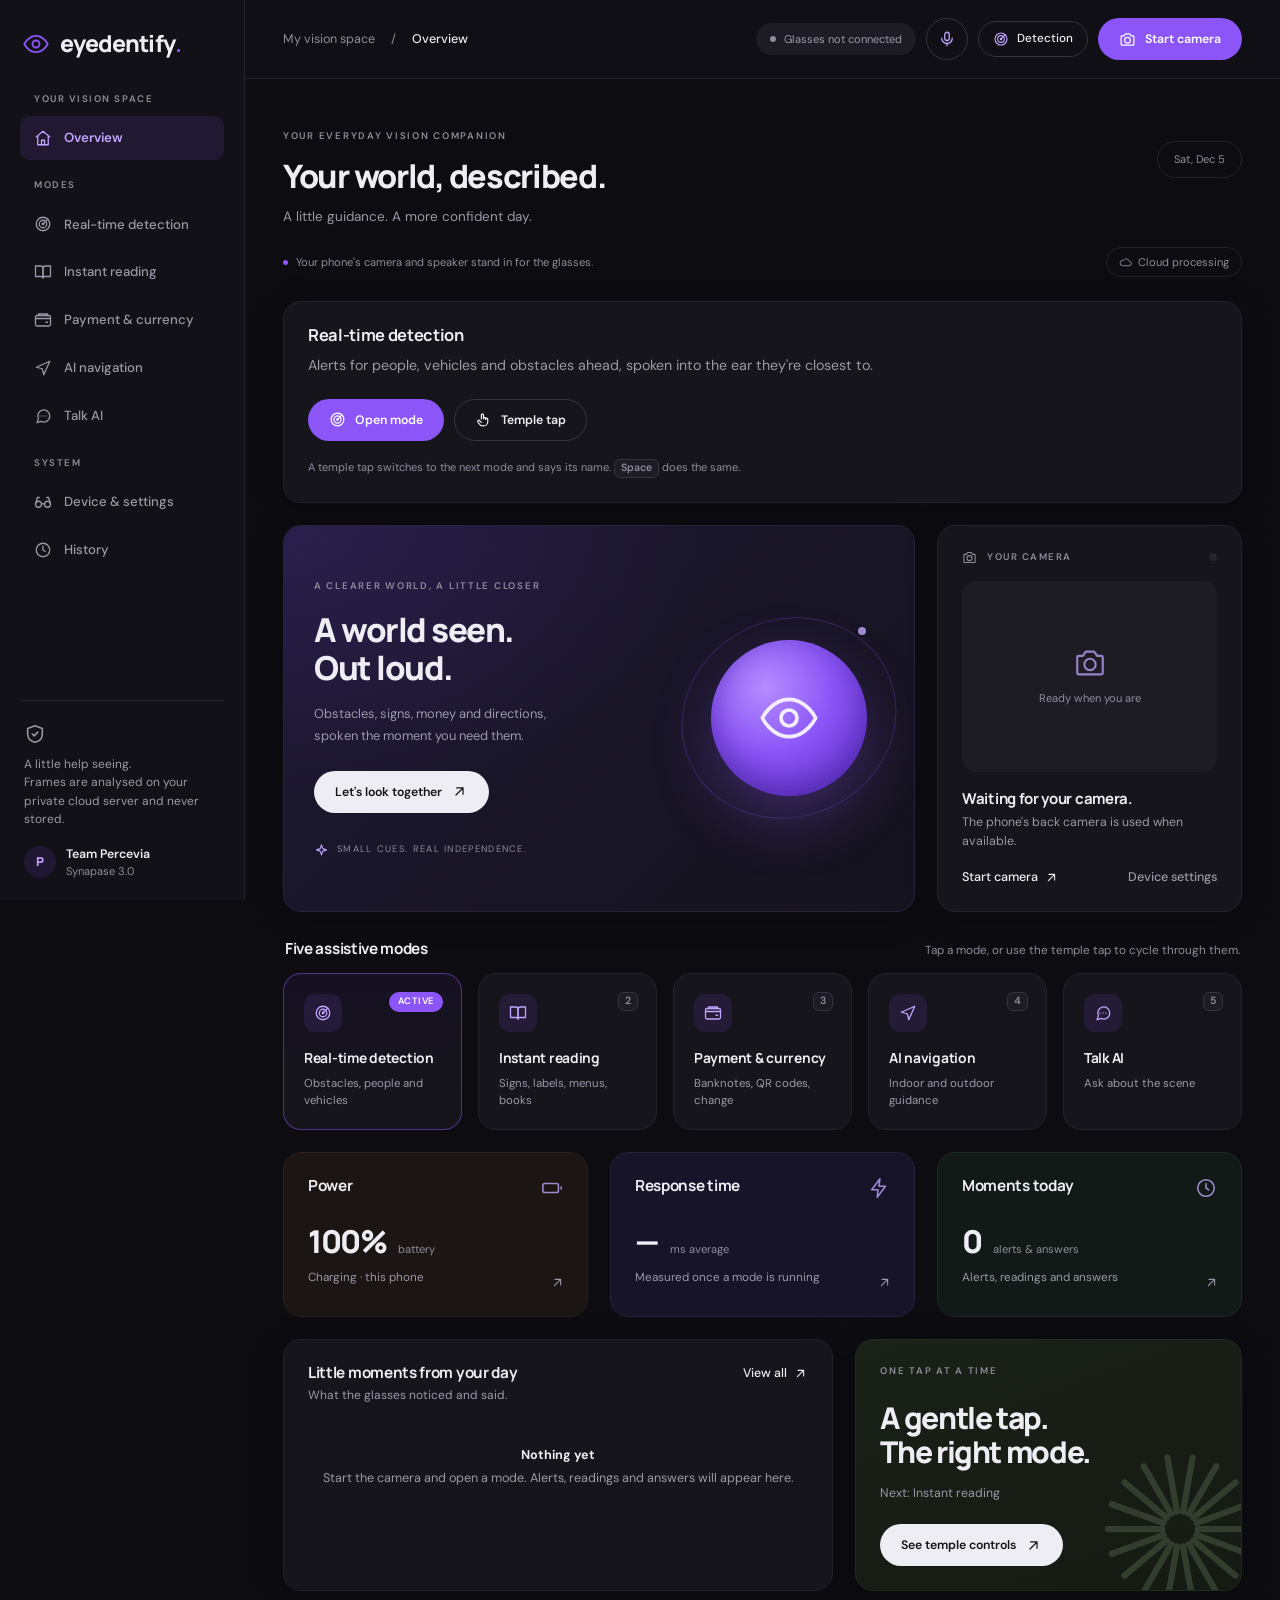
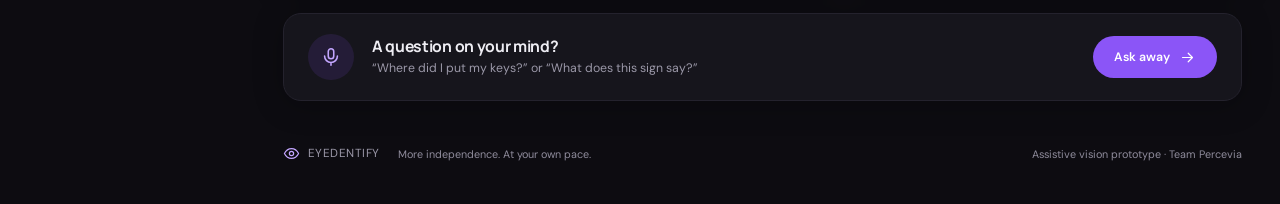
==== commit 01a5666b: "Add global voice commands, accessibility pass, home-screen app voice.js: one mic in the top bar (or " ====
--- a/public/index.html
+++ b/public/index.html
@@ -10,6 +10,11 @@
   <link rel="preconnect" href="https://fonts.gstatic.com" crossorigin>
   <link href="https://fonts.googleapis.com/css2?family=DM+Sans:opsz,wght@9..40,400;9..40,500;9..40,600;9..40,700&family=Manrope:wght@600;700;800&display=swap" rel="stylesheet">
   <link rel="stylesheet" href="styles.css">
+  <link rel="manifest" href="manifest.webmanifest">
+  <link rel="icon" href="icon.svg" type="image/svg+xml">
+  <meta name="apple-mobile-web-app-capable" content="yes">
+  <meta name="mobile-web-app-capable" content="yes">
+  <meta name="apple-mobile-web-app-status-bar-style" content="black-translucent">
 </head>
 <body>
   <a class="skip-link" href="#main">Skip to content</a>
@@ -50,6 +55,10 @@
       <symbol id="i-vibrate" viewBox="0 0 24 24"><rect x="7" y="3" width="10" height="18" rx="2"/><path d="M3 8v8M21 8v8"/></symbol>
       <symbol id="i-check" viewBox="0 0 24 24"><path d="m5 12 5 5 9-10"/></symbol>
       <symbol id="i-stop" viewBox="0 0 24 24"><rect x="6" y="6" width="12" height="12" rx="1.5"/></symbol>
+      <symbol id="i-play" viewBox="0 0 24 24"><path d="M7 4.5v15l12-7.5z"/></symbol>
+      <symbol id="i-turn-left" viewBox="0 0 24 24"><path d="M18 20v-7a4 4 0 0 0-4-4H5"/><path d="m9 5-4 4 4 4"/></symbol>
+      <symbol id="i-turn-right" viewBox="0 0 24 24"><path d="M6 20v-7a4 4 0 0 1 4-4h9"/><path d="m15 5 4 4-4 4"/></symbol>
+      <symbol id="i-flag" viewBox="0 0 24 24"><path d="M5 21V4"/><path d="M5 4h11l-2 4 2 4H5"/></symbol>
       <symbol id="i-repeat" viewBox="0 0 24 24"><path d="M4 12a8 8 0 0 1 14-5.3L20 9"/><path d="M20 4v5h-5"/><path d="M20 12a8 8 0 0 1-14 5.3L4 15"/><path d="M4 20v-5h5"/></symbol>
       <symbol id="i-thermo" viewBox="0 0 24 24"><path d="M14 14.8V5a2 2 0 0 0-4 0v9.8a4 4 0 1 0 4 0z"/></symbol>
       <symbol id="i-sparkle" viewBox="0 0 24 24"><path d="M12 3l2 6 6 2-6 2-2 6-2-6-6-2 6-2z"/></symbol>
@@ -98,6 +107,7 @@
           <span class="pill" id="glasses-pill" title="The glasses hardware is offline. This phone is standing in for it.">
             <i></i><span>Glasses not connected</span>
           </span>
+          <button class="voice-btn" id="voice-btn" aria-label="Voice command" aria-pressed="false" title="Voice command (V)"><svg class="icon"><use href="#i-mic"/></svg></button>
           <button class="mode-chip" id="mode-chip" aria-label="Active mode. Tap to switch to the next mode.">
             <svg class="icon"><use href="#i-radar"/></svg><span id="mode-chip-label">Detection</span>
           </button>
@@ -289,21 +299,227 @@
             </article>
           </div>
         </section>
-        <section class="view" id="view-reading" data-title="Instant reading" hidden>
-          <div class="page-heading"><div><span class="eyebrow">MODE 2</span><h1>Instant <em>reading</em></h1><p class="lede">Point at a sign, label or page and hear it read aloud.</p></div></div>
-          <article class="card upcoming" data-upcoming="reading"></article>
-        </section>
-        <section class="view" id="view-payment" data-title="Payment & currency" hidden>
-          <div class="page-heading"><div><span class="eyebrow">MODE 3</span><h1>Payment &amp; <em>currency</em></h1><p class="lede">Check banknotes and QR codes before you pay.</p></div></div>
-          <article class="card upcoming" data-upcoming="payment"></article>
-        </section>
-        <section class="view" id="view-navigation-mode" data-title="AI navigation" hidden>
-          <div class="page-heading"><div><span class="eyebrow">MODE 4</span><h1>AI <em>navigation</em></h1><p class="lede">Spoken directions outdoors, and step-by-step guidance indoors.</p></div></div>
-          <article class="card upcoming" data-upcoming="navigation-mode"></article>
-        </section>
-        <section class="view" id="view-talk" data-title="Talk AI" hidden>
-          <div class="page-heading"><div><span class="eyebrow">MODE 5</span><h1>Talk <em>AI</em></h1><p class="lede">Ask about what's in front of you, and hear the answer.</p></div></div>
-          <article class="card upcoming" data-upcoming="talk"></article>
+        <section class="view" id="view-reading" data-title="Instant reading" hidden aria-labelledby="read-title">
+          <div class="page-heading"><div><span class="eyebrow">MODE 2 · INSTANT READING</span><h1 id="read-title">Read it to me.</h1><p class="lede">Point at a sign, label, menu or page, and hear it read aloud.</p></div></div>
+          <div class="context-line">
+            <span><i class="dot"></i>Text is read by Google Gemini through the EYEDENTIFY server, with on-server OCR as a backup.</span>
+            <span class="soft-badge"><svg class="icon"><use href="#i-sparkle"/></svg>AI reading</span>
+          </div>
+
+          <div class="det-grid">
+            <article class="card read-view">
+              <div class="card-label"><svg class="icon"><use href="#i-camera"/></svg>WHAT THE CAMERA SEES<i class="status-dot" id="read-dot"></i></div>
+              <div class="viewfinder read-finder">
+                <video id="read-video" playsinline muted aria-hidden="true"></video>
+                <img id="read-still" alt="" hidden>
+                <canvas id="read-canvas" aria-hidden="true"></canvas>
+                <div class="viewfinder-empty" id="read-empty">
+                  <svg class="icon xl"><use href="#i-book"/></svg>
+                  <span>Hold the text steady and fill the frame, then tap Read text.</span>
+                </div>
+                <div class="busy" id="read-busy" hidden><span class="spinner"></span>Reading…</div>
+              </div>
+              <div class="det-controls">
+                <div class="button-row tight">
+                  <button class="button primary" id="read-btn"><svg class="icon"><use href="#i-book"/></svg>Read text</button>
+                  <label class="button outline file-btn"><svg class="icon"><use href="#i-download"/></svg>Upload photo<input type="file" id="read-file" accept="image/*" class="sr-only"></label>
+                  <button class="button outline" id="read-live" hidden><svg class="icon"><use href="#i-camera"/></svg>Back to live</button>
+                </div>
+                <span class="hint" id="read-meta"></span>
+              </div>
+            </article>
+
+            <article class="card read-result">
+              <div class="card-heading"><div><h3>What it says</h3><p id="read-status">Nothing read yet.</p></div></div>
+              <div class="read-text" id="read-text" aria-live="polite"><p class="placeholder">The text will appear here, line by line, and be read aloud.</p></div>
+              <div class="player">
+                <div class="button-row tight">
+                  <button class="button primary small" id="read-play" disabled><svg class="icon"><use href="#i-volume"/></svg><span>Read aloud</span></button>
+                  <button class="button outline small" id="read-stop" disabled><svg class="icon"><use href="#i-stop"/></svg>Stop</button>
+                  <button class="button outline small" id="read-copy" disabled>Copy</button>
+                </div>
+                <label class="field">
+                  <span>Reading speed <output id="read-rate-out">1.2×</output></span>
+                  <input type="range" id="read-rate" min="1" max="3.5" step="0.1" value="1.2">
+                </label>
+                <div class="translate-row">
+                  <select id="read-lang" aria-label="Translate into">
+                    <option value="hi">Hindi</option><option value="ta">Tamil</option><option value="te">Telugu</option>
+                    <option value="bn">Bengali</option><option value="mr">Marathi</option><option value="kn">Kannada</option>
+                    <option value="gu">Gujarati</option><option value="pa">Punjabi</option><option value="en">English</option>
+                  </select>
+                  <button class="button outline small" id="read-translate" disabled>Translate</button>
+                </div>
+                <p class="hint">Checking whether the AI is available…</p>
+              </div>
+            </article>
+
+            <article class="card read-log-card">
+              <div class="card-heading">
+                <div><h3>Recent readings</h3><p>What was read aloud.</p></div>
+                <a class="link" href="#history">View all <svg class="icon"><use href="#i-arrow-ne"/></svg></a>
+              </div>
+              <ol class="feed" id="read-log"></ol>
+            </article>
+          </div>
+        </section>
+
+        <section class="view" id="view-payment" data-title="Payment & currency" hidden aria-labelledby="pay-title">
+          <div class="page-heading"><div><span class="eyebrow">MODE 3 · PAYMENT &amp; CURRENCY</span><h1 id="pay-title">Check before you pay.</h1><p class="lede">Hear who a UPI QR code pays and how much, and work out your change.</p></div></div>
+          <div class="context-line">
+            <span><i class="dot"></i>EYEDENTIFY only reads codes aloud. It never makes or approves a payment.</span>
+            <span class="soft-badge"><svg class="icon"><use href="#i-shield"/></svg>Read-only</span>
+          </div>
+
+          <div class="det-grid">
+            <article class="card pay-view">
+              <div class="card-label"><svg class="icon"><use href="#i-wallet"/></svg>QR SCANNER<i class="status-dot" id="pay-dot"></i></div>
+              <div class="viewfinder pay-finder">
+                <video id="pay-video" playsinline muted aria-hidden="true"></video>
+                <canvas id="pay-canvas" aria-hidden="true"></canvas>
+                <div class="viewfinder-empty" id="pay-empty">
+                  <svg class="icon xl"><use href="#i-wallet"/></svg>
+                  <span id="pay-empty-text">Start scanning and point the camera at a UPI or merchant QR code.</span>
+                </div>
+                <div class="scan-frame" id="pay-frame" hidden aria-hidden="true"></div>
+              </div>
+              <div class="det-controls">
+                <div class="button-row tight">
+                  <button class="button primary" id="pay-start"><svg class="icon"><use href="#i-wallet"/></svg><span>Start scanning</span></button>
+                  <label class="button outline file-btn"><svg class="icon"><use href="#i-download"/></svg>Upload QR photo<input type="file" id="pay-file" accept="image/*" class="sr-only"></label>
+                </div>
+                <span class="hint" id="pay-meta"></span>
+              </div>
+            </article>
+
+            <article class="card pay-result" aria-live="polite">
+              <div class="card-heading"><div><h3>Payment check</h3><p id="pay-status">No code scanned yet.</p></div><span class="badge system" id="pay-kind" hidden></span></div>
+              <div id="pay-details" class="pay-details">
+                <p class="placeholder">Scan a QR code to hear who it pays, the UPI ID and the amount.</p>
+              </div>
+              <div class="button-row tight">
+                <button class="button outline small" id="pay-repeat" disabled><svg class="icon"><use href="#i-repeat"/></svg>Say it again</button>
+              </div>
+            </article>
+
+            <article class="card change-card">
+              <div class="card-heading"><div><h3>Change calculator</h3><p>How much should come back, in notes and coins.</p></div><svg class="icon muted-icon"><use href="#i-wallet"/></svg></div>
+              <form id="change-form" class="change-form" onsubmit="return false">
+                <label class="field"><span>Bill amount (₹)</span><input type="number" id="change-bill" min="0" step="1" inputmode="decimal" placeholder="e.g. 120"></label>
+                <label class="field"><span>You gave (₹)</span><input type="number" id="change-given" min="0" step="1" inputmode="decimal" placeholder="e.g. 500"></label>
+                <button class="button primary" id="change-btn" type="submit">Work out change</button>
+              </form>
+              <div class="change-out" id="change-out" aria-live="polite"></div>
+            </article>
+
+            <article class="card note-card">
+              <div class="card-heading"><div><h3>Banknote check</h3><p>Hold a note flat in front of the camera to hear its value.</p></div><span class="badge ai">AI</span></div>
+              <div class="note-strip" aria-hidden="true">
+                <span>₹10</span><span>₹20</span><span>₹50</span><span>₹100</span><span>₹200</span><span>₹500</span>
+              </div>
+              <div class="note-result" id="note-out" aria-live="polite"></div>
+              <button class="button primary" id="note-btn"><svg class="icon"><use href="#i-sparkle"/></svg>Check banknote</button>
+              <p class="hint" id="note-hint">Uses Google Gemini. It tells you the value, not whether a note is genuine.</p>
+            </article>
+          </div>
+        </section>
+        <section class="view" id="view-navigation-mode" data-title="AI navigation" hidden aria-labelledby="nav-title">
+          <div class="page-heading"><div><span class="eyebrow">MODE 4 · AI NAVIGATION</span><h1 id="nav-title">Get there, turn by turn.</h1><p class="lede">Spoken walking directions outdoors, and step-by-step guidance indoors.</p></div></div>
+          <div class="context-line">
+            <span><i class="dot"></i>Maps and walking routes from OpenStreetMap, through the EYEDENTIFY server.</span>
+            <span class="soft-badge" id="nav-loc-badge"><svg class="icon"><use href="#i-pin"/></svg>Location off</span>
+          </div>
+
+          <div class="det-grid">
+            <article class="card nav-map-card">
+              <div class="card-label"><svg class="icon"><use href="#i-nav"/></svg>MAP<i class="status-dot" id="nav-dot"></i></div>
+              <div class="nav-map" id="nav-map" role="img" aria-label="Map of your surroundings and route"></div>
+              <div class="det-controls">
+                <div class="button-row tight">
+                  <button class="button outline" id="nav-locate"><svg class="icon"><use href="#i-pin"/></svg>Find me</button>
+                  <button class="button outline" id="nav-whereami"><svg class="icon"><use href="#i-volume"/></svg>Where am I?</button>
+                  <button class="button outline" id="nav-whereis" disabled><svg class="icon"><use href="#i-nav"/></svg>Where is it?</button>
+                </div>
+                <span class="hint" id="nav-meta"></span>
+              </div>
+            </article>
+
+            <article class="card nav-side">
+              <form class="nav-search" id="nav-search" role="search" onsubmit="return false">
+                <input type="search" id="nav-q" placeholder="Where to? e.g. metro station, pharmacy" autocomplete="off" aria-label="Search for a place">
+                <button class="button primary" type="submit">Search</button>
+              </form>
+              <ol class="nav-results" id="nav-results"></ol>
+
+              <div class="nav-guide" id="nav-guide" hidden>
+                <div class="nav-now">
+                  <span class="eyebrow" id="nav-dest-label">ROUTE</span>
+                  <strong id="nav-instruction">—</strong>
+                  <span id="nav-sub">—</span>
+                </div>
+                <div class="button-row tight">
+                  <button class="button primary" id="nav-start"><svg class="icon"><use href="#i-play"/></svg><span>Start guidance</span></button>
+                  <button class="button outline" id="nav-sim" aria-pressed="false"><svg class="icon"><use href="#i-repeat"/></svg><span>Simulated walk</span></button>
+                  <button class="button outline" id="nav-cancel">Cancel</button>
+                </div>
+                <ol class="nav-steps" id="nav-steps"></ol>
+              </div>
+            </article>
+
+            <article class="card indoor-card">
+              <div class="card-heading">
+                <div><h3>Indoor guidance · Rajiv Chowk metro</h3><p>GPS doesn't work well indoors; the glasses would use visual-inertial tracking and beacons. This plays the guidance they would give.</p></div>
+                <span class="badge demo">Demo scene</span>
+              </div>
+              <ol class="indoor-steps" id="indoor-steps"></ol>
+              <div class="button-row tight">
+                <button class="button primary" id="indoor-next"><svg class="icon"><use href="#i-play"/></svg><span>Start the walk-through</span></button>
+                <button class="button outline" id="indoor-reset">Restart</button>
+              </div>
+            </article>
+          </div>
+        </section>
+        <section class="view" id="view-talk" data-title="Talk AI" hidden aria-labelledby="talk-title">
+          <div class="page-heading"><div><span class="eyebrow">MODE 5 · TALK AI</span><h1 id="talk-title">Ask about your world.</h1><p class="lede">“Where did I put my keys?” Ask by voice or by typing, and hear the answer.</p></div></div>
+          <div class="context-line">
+            <span><i class="dot"></i>Your question and one camera frame go to Google Gemini through the EYEDENTIFY server.</span>
+            <span class="soft-badge" id="talk-engine"><svg class="icon"><use href="#i-sparkle"/></svg>Checking AI…</span>
+          </div>
+
+          <div class="det-grid">
+            <article class="card talk-view">
+              <div class="card-label"><svg class="icon"><use href="#i-camera"/></svg>WHAT THE AI WILL SEE<i class="status-dot" id="talk-dot"></i></div>
+              <div class="viewfinder talk-finder">
+                <video id="talk-video" playsinline muted aria-hidden="true"></video>
+                <img id="talk-still" alt="" hidden>
+                <div class="viewfinder-empty" id="talk-empty">
+                  <svg class="icon xl"><use href="#i-talk"/></svg>
+                  <span>Ask a question. The camera starts and the AI looks at what's in front of you.</span>
+                </div>
+                <div class="busy" id="talk-busy" hidden><span class="spinner"></span>Thinking…</div>
+              </div>
+              <div class="talk-ask">
+                <button class="mic-btn" id="talk-mic" aria-label="Hold or tap to ask by voice"><svg class="icon"><use href="#i-mic"/></svg></button>
+                <form id="talk-form" class="talk-form" onsubmit="return false">
+                  <input type="text" id="talk-input" placeholder="Type a question, or tap the mic" autocomplete="off" aria-label="Your question">
+                  <button class="button primary" type="submit" id="talk-send">Ask</button>
+                </form>
+              </div>
+              <div class="chip-row" id="talk-chips"></div>
+              <div class="talk-foot">
+                <label class="lang-pick"><span>Listen in</span>
+                  <select id="talk-lang"><option value="en-IN">English</option><option value="hi-IN">हिन्दी</option></select>
+                </label>
+                <span class="hint" id="talk-meta"></span>
+              </div>
+            </article>
+
+            <article class="card talk-thread-card">
+              <div class="card-heading"><div><h3>Conversation</h3><p>Newest at the bottom. Tap an answer to hear it again.</p></div>
+                <button class="link-btn muted" id="talk-clear">Clear</button></div>
+              <ol class="thread" id="talk-thread" aria-live="polite"></ol>
+            </article>
+          </div>
         </section>
 
         <!-- ============ DEVICE ============ -->
@@ -374,6 +590,7 @@
                 <div><dt><kbd>R</kbd></dt><dd>Repeat the last thing said</dd></div>
                 <div><dt><kbd>Esc</kbd></dt><dd>Stop speaking</dd></div>
                 <div><dt><kbd>C</kbd></dt><dd>Camera on / off</dd></div>
+                <div><dt><kbd>V</kbd></dt><dd>Voice command (“read this”, “where am I”)</dd></div>
               </dl>
               <div class="button-row">
                 <button class="button ghost" id="repeat-btn"><svg class="icon"><use href="#i-repeat"/></svg>Repeat last</button>
--- a/public/styles.css
+++ b/public/styles.css
@@ -9,7 +9,7 @@
   --line-strong: #363341;
   --text: #eeedf3;
   --muted: #9b98a8;
-  --faint: #6f6c7c;
+  --faint: #8f8c9c;  /* ≥4.5:1 on cards for small text */
   --purple: #8b55f7;
   --purple-hover: #9d6dff;
   --purple-soft: #8b55f71f;
@@ -167,6 +167,9 @@
 .mode-chip { display: inline-flex; align-items: center; gap: 8px; min-height: 36px; padding: 6px 14px; border-radius: 999px; border: 1px solid var(--line-strong); background: transparent; color: var(--text); font-weight: 500; font-size: .78rem; cursor: pointer; white-space: nowrap; }
 .mode-chip .icon { width: 16px; height: 16px; color: var(--purple-text); }
 .mode-chip:hover { border-color: var(--purple); }
+.voice-btn { display: grid; place-items: center; width: 42px; height: 42px; border-radius: 50%; border: 1px solid var(--line-strong); background: transparent; color: var(--purple-text); cursor: pointer; }
+.voice-btn:hover { border-color: var(--purple); }
+.voice-btn.listening { background: var(--red); border-color: var(--red); color: #fff; box-shadow: 0 0 0 6px var(--red-soft); animation: pulse 1.2s infinite; }
 
 .notice { margin-bottom: 20px; padding: 14px 18px; border-radius: 14px; background: var(--red-soft); border: 1px solid #f8717144; font-size: .9rem; }
 .notice strong { color: var(--red); }
@@ -337,6 +340,131 @@
 .demo-btn.high .icon { color: var(--red); }
 .demo-btn strong { font-family: var(--head); font-size: .88rem; font-weight: 700; }
 .demo-btn span { color: var(--muted); font-size: .74rem; }
+
+/* ---------- Reading & payment ---------- */
+.read-view, .pay-view { grid-column: span 7; }
+.read-result, .pay-result { grid-column: span 5; display: flex; flex-direction: column; }
+.read-log-card { grid-column: 1 / -1; }
+.change-card, .note-card { grid-column: span 6; }
+.read-finder, .pay-finder { aspect-ratio: 4 / 3; margin-bottom: 16px; }
+.read-finder img, .read-finder canvas, .pay-finder canvas { position: absolute; inset: 0; width: 100%; height: 100%; }
+.read-finder img { object-fit: contain; background: #000; }
+.read-finder canvas, .pay-finder canvas { pointer-events: none; }
+.button-row.tight { margin-top: 0; }
+.file-btn { cursor: pointer; }
+.file-btn:focus-within { outline: 2px solid var(--purple-text); outline-offset: 2px; }
+.busy { position: absolute; inset: 0; display: grid; place-content: center; justify-items: center; gap: 12px; background: #0d0c11b3; font-weight: 600; font-size: .9rem; }
+.spinner { width: 30px; height: 30px; border-radius: 50%; border: 3px solid #ffffff26; border-top-color: var(--purple-text); animation: spin .8s linear infinite; }
+@keyframes spin { to { transform: rotate(360deg); } }
+.scan-frame { position: absolute; inset: 16% 22%; border-radius: 18px; box-shadow: 0 0 0 9999px #0000004d; border: 2px dashed #c3a6ffaa; }
+
+.read-text { flex: 1; min-height: 170px; max-height: 340px; overflow: auto; padding: 16px; border-radius: 14px; background: var(--surface-2); font-size: 1rem; line-height: 1.6; }
+.read-text p { margin: 0 0 6px; overflow-wrap: anywhere; }
+.read-text p.low { color: var(--muted); }
+.read-text p.speaking { color: var(--purple-text); }
+.placeholder { color: var(--faint); font-size: .86rem; }
+.player { display: grid; gap: 16px; margin-top: 16px; }
+.translate-row { display: flex; gap: 10px; }
+.translate-row select { flex: 1; min-width: 0; }
+
+.pay-details { flex: 1; display: grid; align-content: start; gap: 2px; margin-bottom: 16px; }
+.pay-title { font-family: var(--head); font-size: 1.15rem; font-weight: 700; letter-spacing: -.02em; overflow-wrap: anywhere; }
+.pay-amount { font-family: var(--head); font-size: 2.4rem; font-weight: 800; letter-spacing: -.04em; line-height: 1.1; margin: 4px 0 10px; }
+.pay-amount small { font-family: var(--body); font-size: .8rem; font-weight: 400; color: var(--faint); letter-spacing: 0; margin-left: 6px; }
+.pay-row { display: flex; justify-content: space-between; gap: 12px; padding: 10px 0; border-bottom: 1px solid var(--line); font-size: .88rem; }
+.pay-row span:first-child { color: var(--muted); }
+.pay-row strong { font-weight: 600; text-align: right; overflow-wrap: anywhere; }
+.pay-warn { display: flex; gap: 10px; margin-top: 12px; padding: 12px 14px; border-radius: 12px; background: #fbbf2414; color: var(--text); font-size: .84rem; }
+.pay-warn .icon { color: var(--amber); margin-top: 1px; }
+.pay-raw { margin-top: 10px; font-size: .74rem; color: var(--faint); overflow-wrap: anywhere; }
+
+.change-form { display: grid; grid-template-columns: minmax(0, 1fr) minmax(0, 1fr) auto; gap: 12px; align-items: end; }
+.field input, .field select { width: 100%; min-width: 0; }
+.read-view, .pay-view { align-self: start; }
+.change-out { margin-top: 18px; }
+.change-out .pay-amount { margin: 0; }
+.coin-row { display: flex; flex-wrap: wrap; gap: 8px; margin-top: 10px; }
+.coin { padding: 6px 12px; border-radius: 999px; background: var(--surface-2); font-size: .82rem; font-weight: 600; }
+.coin.note { background: var(--tint-mint); border: 1px solid var(--tint-mint-line); }
+.note-strip { display: flex; flex-wrap: wrap; gap: 8px; margin-bottom: 18px; }
+.note-strip span { padding: 10px 14px; border-radius: 10px; background: var(--surface-2); font-family: var(--head); font-weight: 800; font-size: .9rem; color: var(--muted); }
+.note-card .hint { margin-top: 12px; }
+
+/* ---------- Talk AI ---------- */
+.talk-view { grid-column: span 7; align-self: start; }
+.talk-thread-card { grid-column: span 5; display: flex; flex-direction: column; max-height: 760px; }
+.talk-finder { aspect-ratio: 4 / 3; margin-bottom: 16px; }
+.talk-finder img { position: absolute; inset: 0; width: 100%; height: 100%; object-fit: cover; }
+.talk-ask { display: flex; gap: 12px; align-items: center; }
+.mic-btn {
+  flex: none; display: grid; place-items: center; width: 56px; height: 56px; border-radius: 50%;
+  border: 0; background: var(--purple); color: #fff; cursor: pointer; transition: transform .1s, box-shadow .2s;
+}
+.mic-btn .icon { width: 24px; height: 24px; }
+.mic-btn:active { transform: scale(.96); }
+.mic-btn.listening { background: var(--red); box-shadow: 0 0 0 8px var(--red-soft); animation: pulse 1.2s infinite; }
+.mic-btn:disabled { opacity: .45; cursor: not-allowed; }
+.talk-form { flex: 1; display: flex; gap: 8px; min-width: 0; }
+.talk-form input { flex: 1; min-width: 0; border-radius: 999px; padding: 8px 18px; }
+.chip-row { display: flex; flex-wrap: wrap; gap: 8px; margin-top: 14px; }
+.chip { padding: 7px 14px; border-radius: 999px; border: 1px solid var(--line-strong); background: transparent; color: var(--muted); font-size: .78rem; cursor: pointer; }
+.chip:hover { color: var(--text); border-color: var(--purple); }
+.talk-foot { display: flex; justify-content: space-between; align-items: center; gap: 12px; margin-top: 16px; flex-wrap: wrap; }
+.talk-foot .hint { margin-top: 0; }
+.lang-pick { display: flex; align-items: center; gap: 10px; font-size: .8rem; color: var(--muted); }
+.lang-pick select { min-height: 36px; padding: 4px 10px; }
+.thread { list-style: none; margin: 0; padding: 0; flex: 1; overflow-y: auto; display: flex; flex-direction: column; gap: 12px; min-height: 240px; }
+.thread li { max-width: 92%; padding: 12px 16px; border-radius: 16px; font-size: .9rem; line-height: 1.5; overflow-wrap: anywhere; }
+.thread li.q { align-self: flex-end; background: var(--purple-soft); color: var(--purple-text); border-bottom-right-radius: 6px; }
+.thread li.a { align-self: flex-start; background: var(--surface-2); border-bottom-left-radius: 6px; cursor: pointer; }
+.thread li.a small { display: flex; gap: 8px; align-items: center; margin-top: 6px; color: var(--faint); font-size: .7rem; }
+.thread li.err { align-self: flex-start; background: var(--red-soft); color: var(--text); }
+.thread li.empty { align-self: stretch; max-width: none; background: none; text-align: center; color: var(--faint); }
+.translation { margin-top: 12px; padding: 12px 14px; border-radius: 12px; background: var(--tint-lavender); border: 1px solid var(--tint-lavender-line); font-size: .95rem; line-height: 1.6; white-space: pre-line; }
+.translation small { display: block; margin-bottom: 4px; color: var(--faint); font-size: .7rem; letter-spacing: .1em; }
+.note-result { margin: 4px 0 14px; }
+
+/* ---------- Navigation ---------- */
+.nav-map-card { grid-column: span 7; align-self: start; }
+.nav-side { grid-column: span 5; display: flex; flex-direction: column; gap: 14px; }
+.indoor-card { grid-column: 1 / -1; }
+.nav-map { position: relative; height: 440px; margin: 16px 0; border-radius: 14px; overflow: hidden; background: var(--surface-2); z-index: 0; }
+.nav-map .leaflet-container { background: #0d0c11; font-family: var(--body); }
+.nav-map .leaflet-tile-pane { filter: invert(1) hue-rotate(200deg) brightness(.82) contrast(.95) saturate(.45); }
+.leaflet-control-attribution { background: #0d0c11cc !important; color: var(--faint) !important; font-size: 10px !important; }
+.leaflet-control-attribution a { color: var(--muted) !important; }
+.leaflet-bar a { background: var(--surface-2) !important; color: var(--text) !important; border-color: var(--line) !important; }
+.me-dot { width: 18px; height: 18px; border-radius: 50%; background: var(--purple); border: 3px solid #fff; box-shadow: 0 0 0 8px #8b55f740; }
+.me-dot.sim { background: var(--amber); box-shadow: 0 0 0 8px #fbbf2440; }
+.dest-pin { width: 22px; height: 22px; border-radius: 50% 50% 50% 0; transform: rotate(-45deg); background: var(--green); border: 3px solid #fff; }
+.nav-search { display: flex; gap: 8px; }
+.nav-search input { flex: 1; min-width: 0; border-radius: 999px; padding: 8px 18px; }
+.nav-results { list-style: none; margin: 0; padding: 0; display: grid; gap: 8px; }
+.nav-results button { width: 100%; display: grid; grid-template-columns: 1fr auto; gap: 2px 12px; text-align: left; padding: 12px 14px; border-radius: 12px; border: 1px solid var(--line); background: var(--surface-2); cursor: pointer; }
+.nav-results button:hover { border-color: var(--purple); }
+.nav-results strong { font-size: .9rem; font-weight: 600; }
+.nav-results small { grid-column: 1; color: var(--faint); font-size: .74rem; }
+.nav-results .dist { grid-row: 1 / span 2; grid-column: 2; align-self: center; font-family: var(--head); font-weight: 800; font-size: .9rem; color: var(--purple-text); }
+.nav-results .empty { color: var(--faint); font-size: .84rem; padding: 8px 4px; }
+.nav-guide { display: grid; gap: 14px; }
+.nav-now { display: grid; gap: 6px; padding: 18px; border-radius: 16px; background: linear-gradient(135deg, #1d1832, #15131d); border: 1px solid var(--tint-lavender-line); }
+.nav-now strong { font-family: var(--head); font-size: 1.35rem; font-weight: 800; letter-spacing: -.03em; line-height: 1.25; }
+.nav-now span:last-child { color: var(--muted); font-size: .84rem; }
+.nav-steps { list-style: none; margin: 0; padding: 0; max-height: 300px; overflow-y: auto; display: grid; }
+.nav-steps li { display: grid; grid-template-columns: auto 1fr auto; gap: 12px; align-items: center; padding: 10px 4px; border-bottom: 1px solid var(--line); font-size: .86rem; color: var(--muted); }
+.nav-steps li .icon { width: 18px; height: 18px; color: var(--faint); }
+.nav-steps li.current { color: var(--text); }
+.nav-steps li.current .icon { color: var(--purple-text); }
+.nav-steps li.done { opacity: .45; }
+.nav-steps li small { color: var(--faint); font-size: .74rem; white-space: nowrap; }
+#nav-sim[aria-pressed="true"] { border-color: var(--amber); color: var(--amber); }
+.indoor-steps { list-style: none; margin: 0 0 18px; padding: 0; display: grid; grid-template-columns: repeat(auto-fit, minmax(170px, 1fr)); gap: 12px; }
+.indoor-steps li { position: relative; padding: 16px; border-radius: 14px; background: var(--surface-2); border: 1px solid var(--line); font-size: .8rem; color: var(--muted); transition: border-color .2s, background .2s; }
+.indoor-steps li strong { display: block; margin-bottom: 4px; font-family: var(--head); font-size: .9rem; color: var(--text); }
+.indoor-steps li .num { position: absolute; top: 12px; right: 14px; font-family: var(--head); font-weight: 800; color: var(--faint); }
+.indoor-steps li.current { border-color: var(--purple); background: linear-gradient(180deg, #8b55f71a, var(--surface-2)); }
+.indoor-steps li.done { opacity: .5; }
+.indoor-steps li.warn strong { color: var(--amber); }
 
 /* ---------- Upcoming mode placeholder ---------- */
 .upcoming { display: grid; gap: 14px; max-width: 760px; }
@@ -433,6 +561,13 @@
   .mode-grid { grid-template-columns: repeat(3, minmax(0, 1fr)); }
   .det-view, .det-demos, .det-log-card { grid-column: 1 / -1; }
   .det-side { grid-column: 1 / -1; }
+  .read-view, .pay-view { grid-column: span 7; }
+  .read-result, .pay-result { grid-column: span 5; }
+  .change-card, .note-card { grid-column: 1 / -1; }
+  .talk-view { grid-column: span 7; }
+  .talk-thread-card { grid-column: span 5; }
+  .nav-map-card { grid-column: span 7; }
+  .nav-side { grid-column: span 5; }
   .demo-grid { grid-template-columns: repeat(auto-fill, minmax(170px, 1fr)); }
   .promo { grid-column: 1 / -1; }
   .camera-card {
@@ -464,7 +599,12 @@
   .wide-only { display: none; }
   .det-grid { gap: 16px; }
   .det-view, .det-side, .det-demos, .det-log-card { grid-column: 1 / -1; }
-  .det-finder { aspect-ratio: 3 / 4; max-height: 70vh; }
+  .read-view, .read-result, .pay-view, .pay-result, .change-card, .note-card, .talk-view, .talk-thread-card { grid-column: 1 / -1; }
+  .det-finder, .read-finder, .pay-finder { aspect-ratio: 3 / 4; max-height: 70vh; }
+  .talk-finder { aspect-ratio: 4 / 3; }
+  .talk-thread-card { max-height: none; }
+  .nav-map-card, .nav-side { grid-column: 1 / -1; }
+  .nav-map { height: 52vh; }
 }
 @media (max-width: 640px) {
   .breadcrumb, #glasses-pill { display: none; }
@@ -489,6 +629,10 @@
   .history-stats { gap: 12px; }
   .demo-grid { grid-template-columns: repeat(2, minmax(0, 1fr)); }
   .det-controls #det-start { width: 100%; }
+  .det-controls .button-row.tight { width: 100%; }
+  .det-controls .button-row.tight > * { flex: 1; }
+  .change-form { grid-template-columns: minmax(0, 1fr) minmax(0, 1fr); }
+  .change-form .button { grid-column: 1 / -1; }
   .det-stats { width: 100%; justify-content: space-between; }
   .ask-bar { flex-wrap: wrap; }
   .ask-bar > div { flex: 1 1 180px; }
@@ -500,7 +644,13 @@
 }
 @media (pointer: coarse) {
   .kbd-hint, .nav-item kbd, .mode-tile .num { display: none; }
-}
+  /* Comfortable touch targets (44 px) on phones */
+  .chip, .filter-btn, .button.small, .mode-chip { min-height: 44px; }
+  .link-btn { min-height: 44px; }
+  .voice-btn { width: 44px; height: 44px; }
+}
+.view h1:focus { outline: none; }
+.view h1:focus-visible { outline: 2px solid var(--purple-text); outline-offset: 4px; border-radius: 6px; }
 @media (prefers-reduced-motion: reduce) {
   *, *::before, *::after { transition: none !important; animation: none !important; }
 }
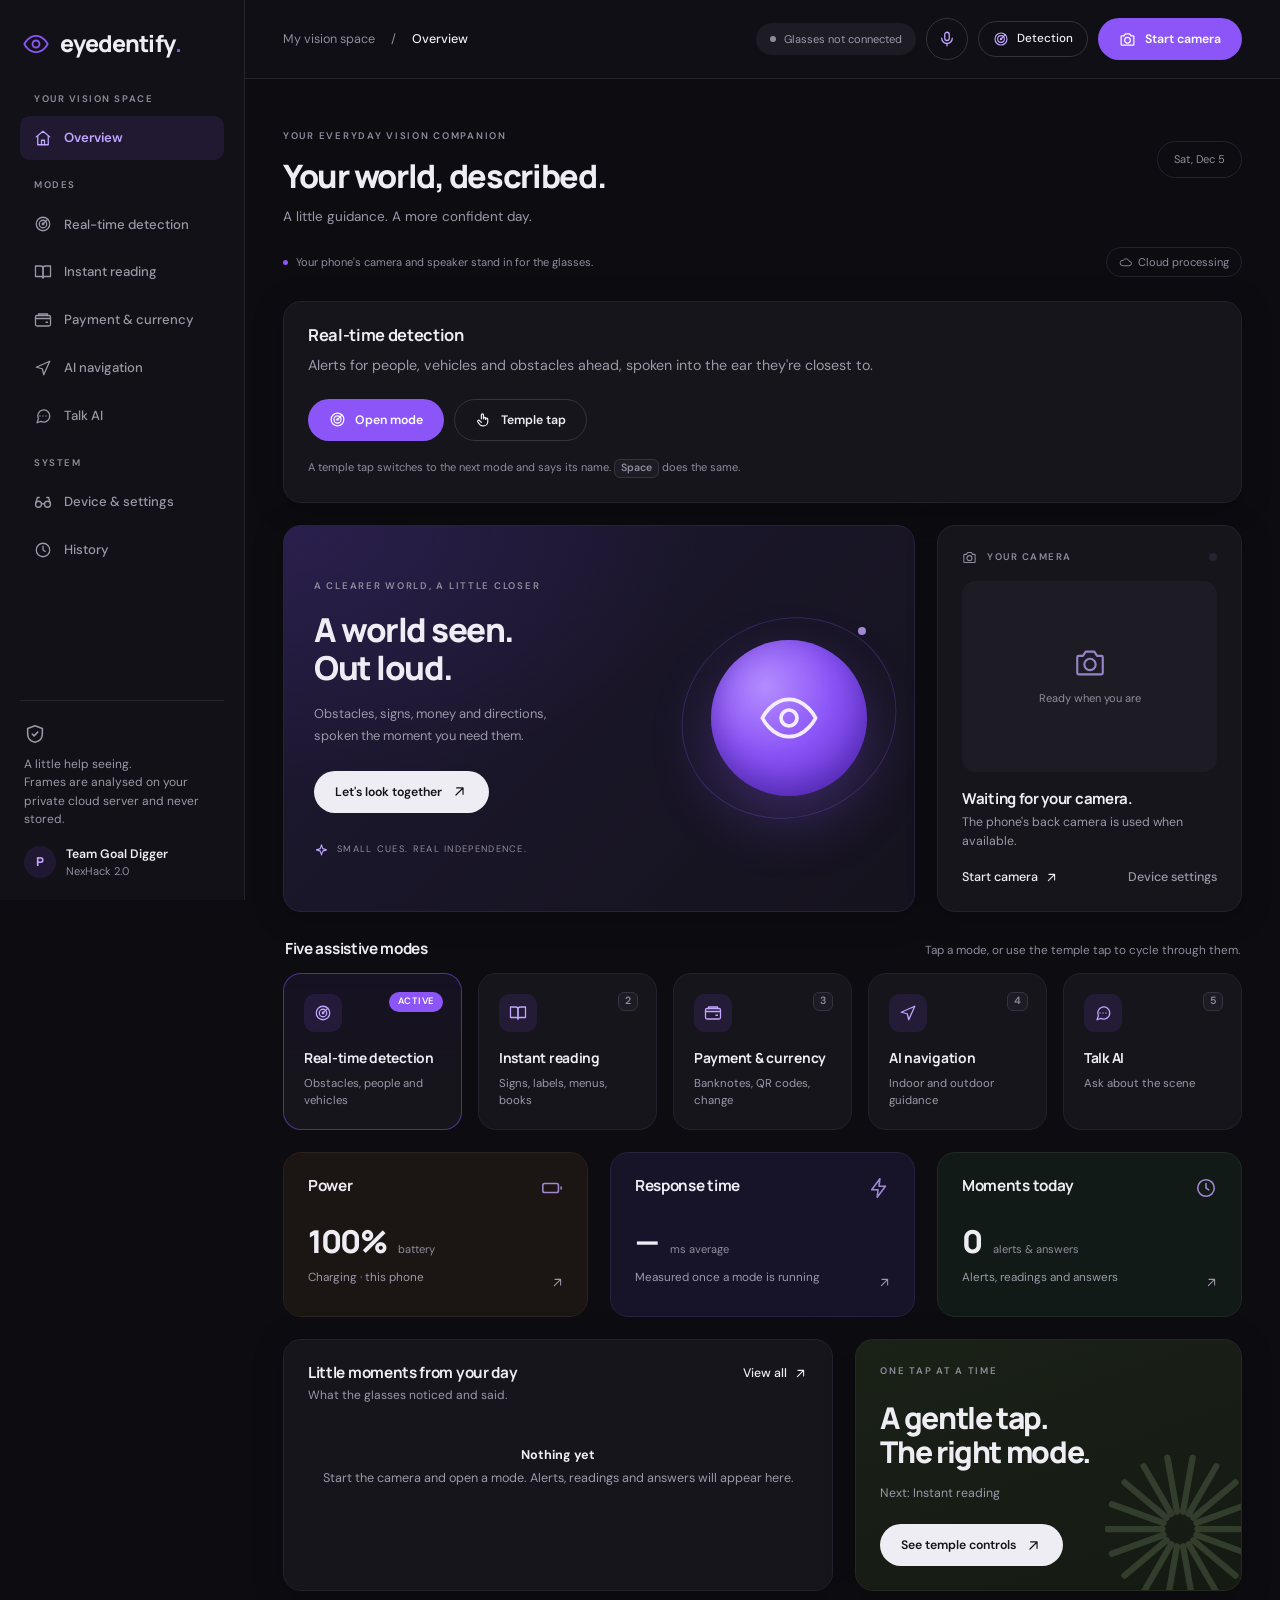
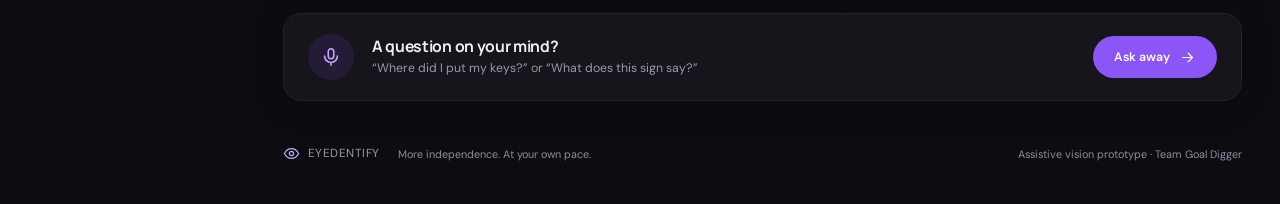
==== commit 7cdd0f65: "Team Goal Digger at NexHack 2.0: README team section and dashboard footer Co-Authored-By: Claude Opu" ====
--- a/public/index.html
+++ b/public/index.html
@@ -93,7 +93,7 @@
         </div>
         <div class="team">
           <span class="team-avatar">P</span>
-          <span>Team Percevia<small>Synapase 3.0</small></span>
+          <span>Team Goal Digger<small>NexHack 2.0</small></span>
         </div>
       </div>
     </aside>
@@ -621,7 +621,7 @@
         <footer class="footer">
           <span class="footer-brand"><svg class="icon"><use href="#i-eye"/></svg>EYEDENTIFY</span>
           <span>More independence. At your own pace.</span>
-          <span class="footer-right">Assistive vision prototype · Team Percevia</span>
+          <span class="footer-right">Assistive vision prototype · Team Goal Digger</span>
         </footer>
       </div>
     </main>
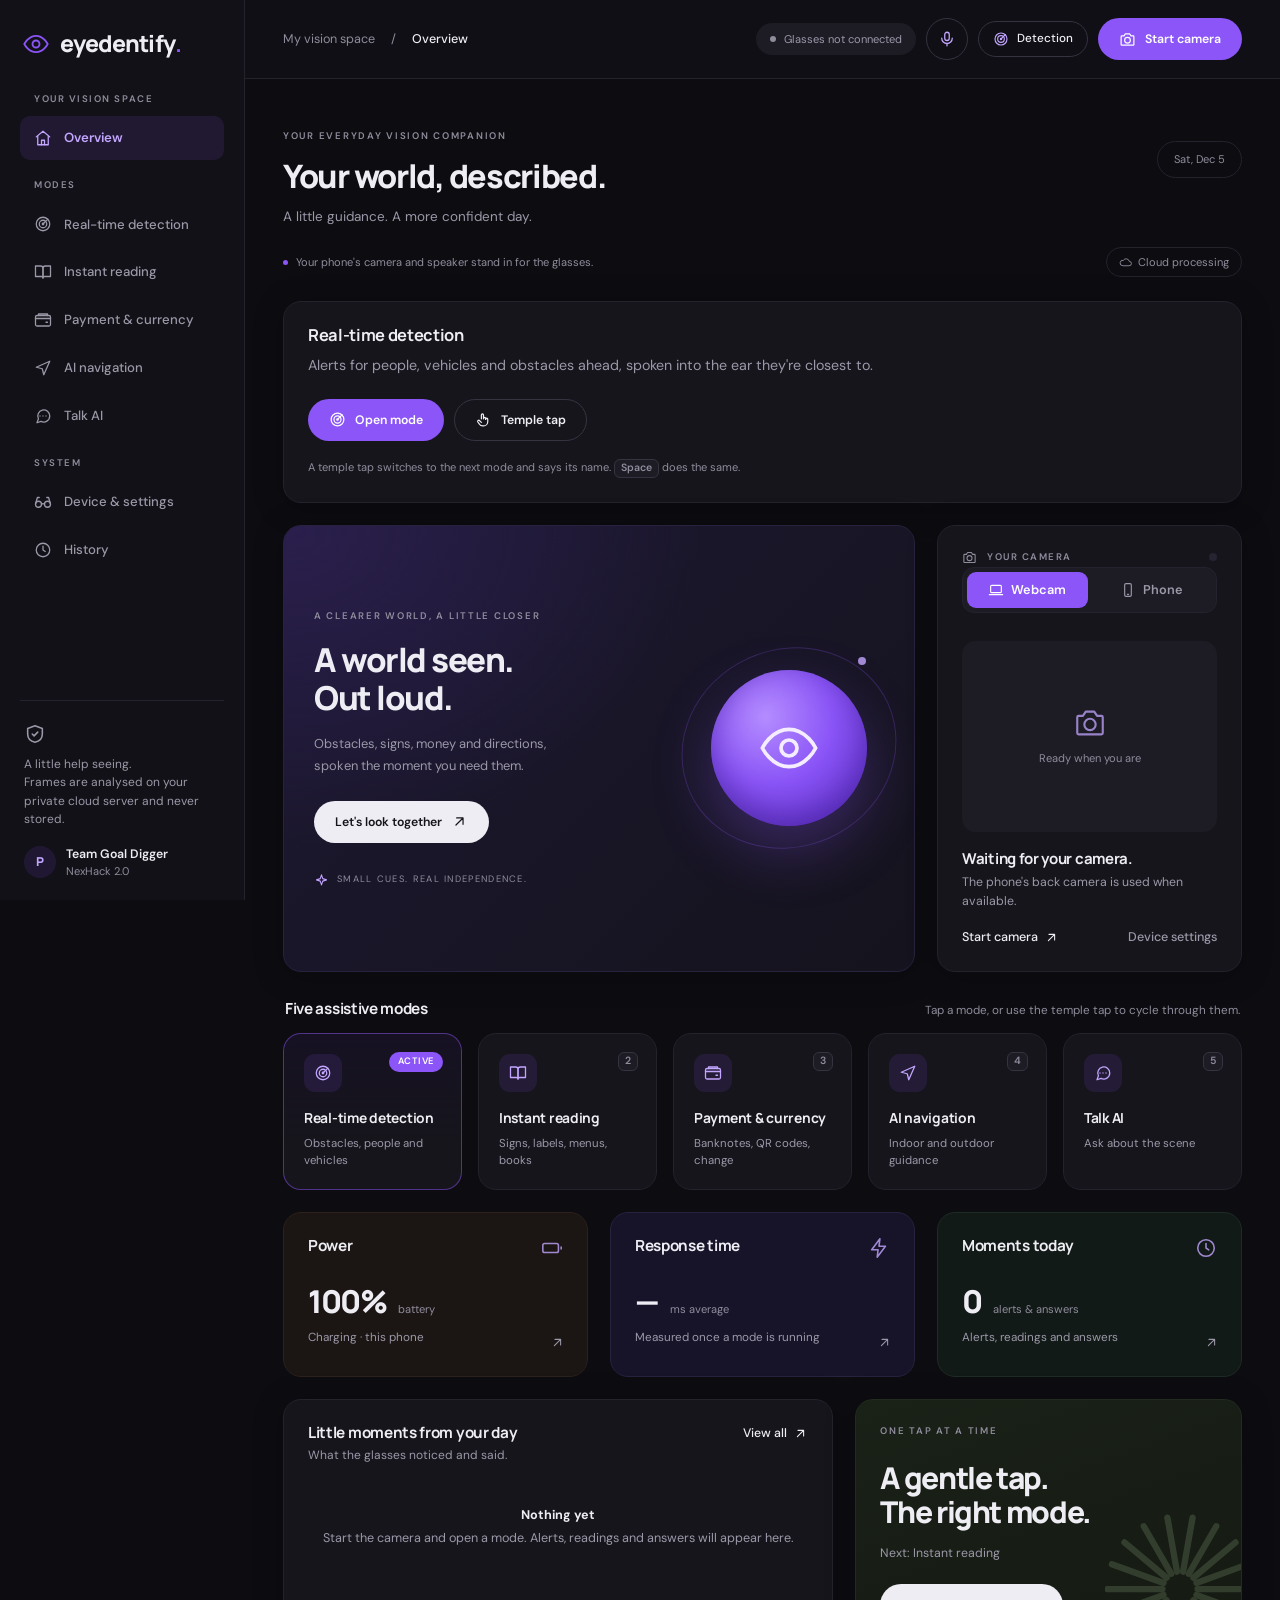
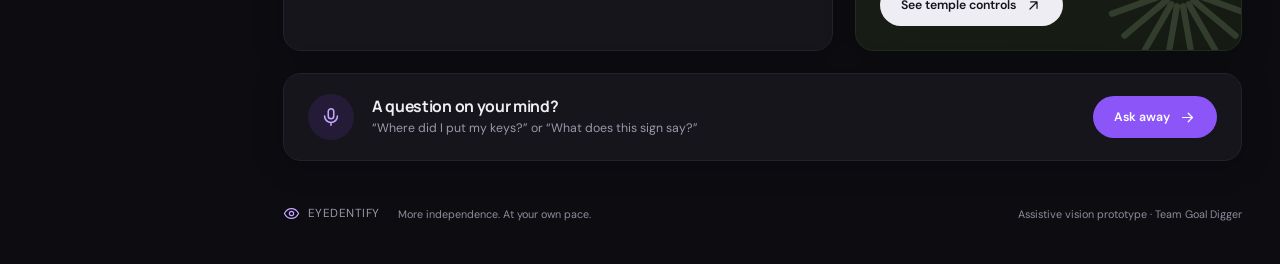
==== commit b139e8f8: "Use a phone as the laptop dashboard's camera, with webcam fallback The laptop shows a pairing QR; th" ====
--- a/public/index.html
+++ b/public/index.html
@@ -61,6 +61,8 @@
       <symbol id="i-flag" viewBox="0 0 24 24"><path d="M5 21V4"/><path d="M5 4h11l-2 4 2 4H5"/></symbol>
       <symbol id="i-repeat" viewBox="0 0 24 24"><path d="M4 12a8 8 0 0 1 14-5.3L20 9"/><path d="M20 4v5h-5"/><path d="M20 12a8 8 0 0 1-14 5.3L4 15"/><path d="M4 20v-5h5"/></symbol>
       <symbol id="i-thermo" viewBox="0 0 24 24"><path d="M14 14.8V5a2 2 0 0 0-4 0v9.8a4 4 0 1 0 4 0z"/></symbol>
+      <symbol id="i-phone" viewBox="0 0 24 24"><rect x="7" y="2.5" width="10" height="19" rx="2"/><path d="M11 18.5h2"/></symbol>
+      <symbol id="i-laptop" viewBox="0 0 24 24"><rect x="4" y="5" width="16" height="11" rx="1.5"/><path d="M2 19h20"/></symbol>
       <symbol id="i-sparkle" viewBox="0 0 24 24"><path d="M12 3l2 6 6 2-6 2-2 6-2-6-6-2 6-2z"/></symbol>
     </defs>
   </svg>
@@ -165,6 +167,10 @@
             <!-- Camera -->
             <article class="card camera-card">
               <div class="card-label"><svg class="icon"><use href="#i-camera"/></svg>YOUR CAMERA<i class="status-dot" id="cam-dot"></i></div>
+              <div class="source-switch" role="group" aria-label="Camera source">
+                <button type="button" class="source-btn" data-source="webcam" aria-pressed="true" title="This device's own camera"><svg class="icon"><use href="#i-laptop"/></svg>Webcam</button>
+                <button type="button" class="source-btn" data-source="phone" aria-pressed="false" title="Stream a phone's camera to this dashboard"><svg class="icon"><use href="#i-phone"/></svg>Phone</button>
+              </div>
               <div class="viewfinder" id="overview-viewfinder">
                 <video id="overview-video" playsinline muted aria-label="Live camera preview"></video>
                 <div class="viewfinder-empty" id="overview-empty">
@@ -641,6 +647,20 @@
     </form>
   </dialog>
 
+  <dialog id="phone-dialog" aria-labelledby="phone-title">
+    <form method="dialog" class="dialog-body phone-pair">
+      <h2 id="phone-title">Use your phone as the camera</h2>
+      <p>Scan this with the phone's camera, then tap <strong>Start streaming</strong> on the phone. If the phone drops, the dashboard switches back to the webcam.</p>
+      <div class="pair-qr"><img id="pair-qr" alt="QR code that opens the phone camera page" width="220" height="220"></div>
+      <p class="pair-code-label">Or open <a id="pair-link" target="_blank" rel="noopener">the phone page</a> and enter code</p>
+      <p class="pair-code" id="pair-code" aria-label="Pairing code">······</p>
+      <p class="pair-status" id="pair-status" role="status" aria-live="polite">Creating a pairing code…</p>
+      <div class="button-row end">
+        <button class="button ghost" value="cancel">Cancel</button>
+      </div>
+    </form>
+  </dialog>
+
   <script type="module" src="js/app.js"></script>
 </body>
 </html>
--- a/public/styles.css
+++ b/public/styles.css
@@ -654,3 +654,20 @@
 @media (prefers-reduced-motion: reduce) {
   *, *::before, *::after { transition: none !important; animation: none !important; }
 }
+
+/* ---------- Camera source switch & phone pairing ---------- */
+.source-switch { display: grid; grid-template-columns: 1fr 1fr; gap: 4px; padding: 4px; margin: 2px 0 12px; border-radius: 12px; background: var(--surface-2); border: 1px solid var(--line); }
+.source-btn { display: inline-flex; align-items: center; justify-content: center; gap: 7px; min-height: 36px; border: 0; border-radius: 9px; background: none; color: var(--muted); font: inherit; font-size: .85rem; font-weight: 600; cursor: pointer; }
+.source-btn .icon { width: 16px; height: 16px; }
+.source-btn:hover { color: var(--text); }
+.source-btn[aria-pressed="true"] { background: var(--purple); color: #fff; }
+.source-btn:focus-visible { outline: 3px solid var(--purple-text); outline-offset: 2px; }
+.phone-pair { text-align: center; justify-items: center; }
+.pair-qr { width: 236px; height: 236px; padding: 8px; border-radius: 14px; background: #fff; display: grid; place-items: center; }
+.pair-qr img { width: 220px; height: 220px; image-rendering: pixelated; }
+.pair-code-label { font-size: .82rem; }
+.pair-code-label a { color: var(--purple-text); }
+.pair-code { font-family: var(--head); font-size: 1.9rem; font-weight: 800; letter-spacing: .28em; color: var(--text) !important; }
+.pair-status { min-height: 2.6em; color: var(--text) !important; }
+.phone-pair .button-row { justify-self: stretch; }
+@media (pointer: coarse) { .source-btn { min-height: 44px; } }
